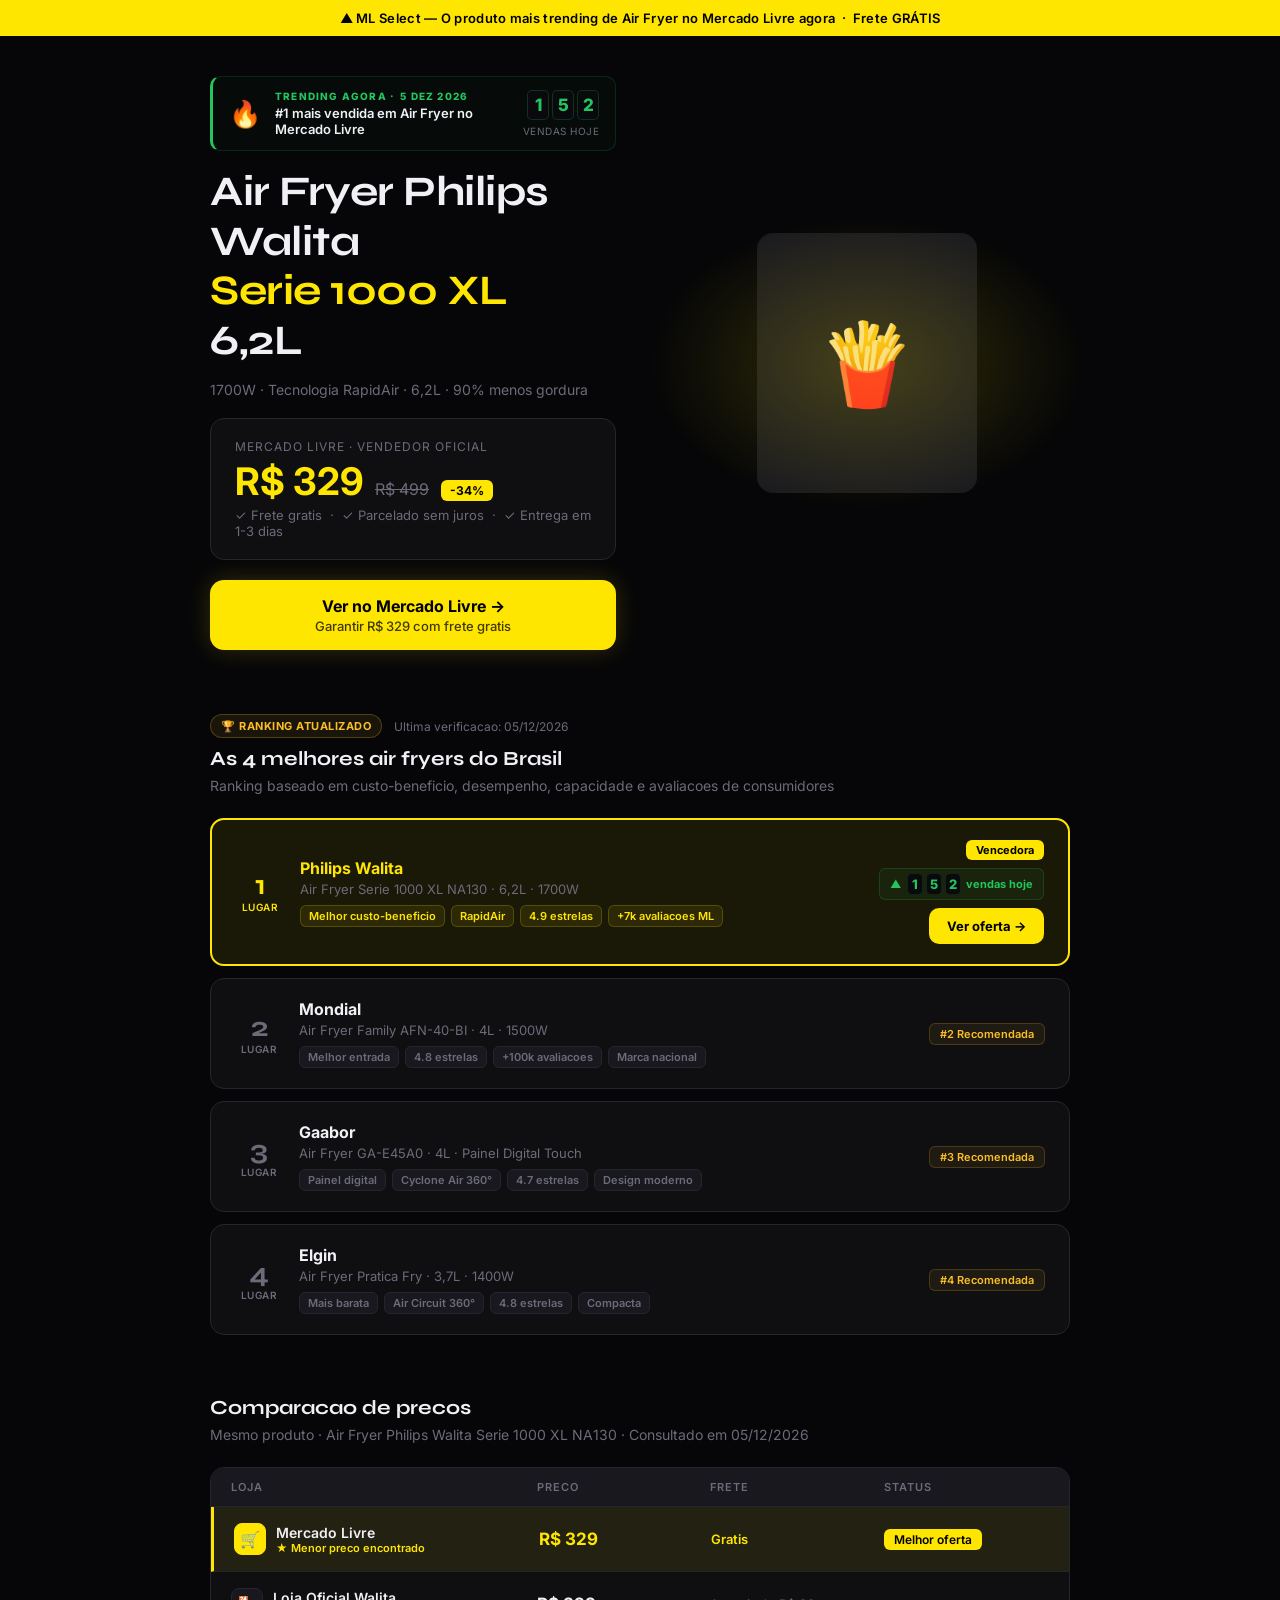
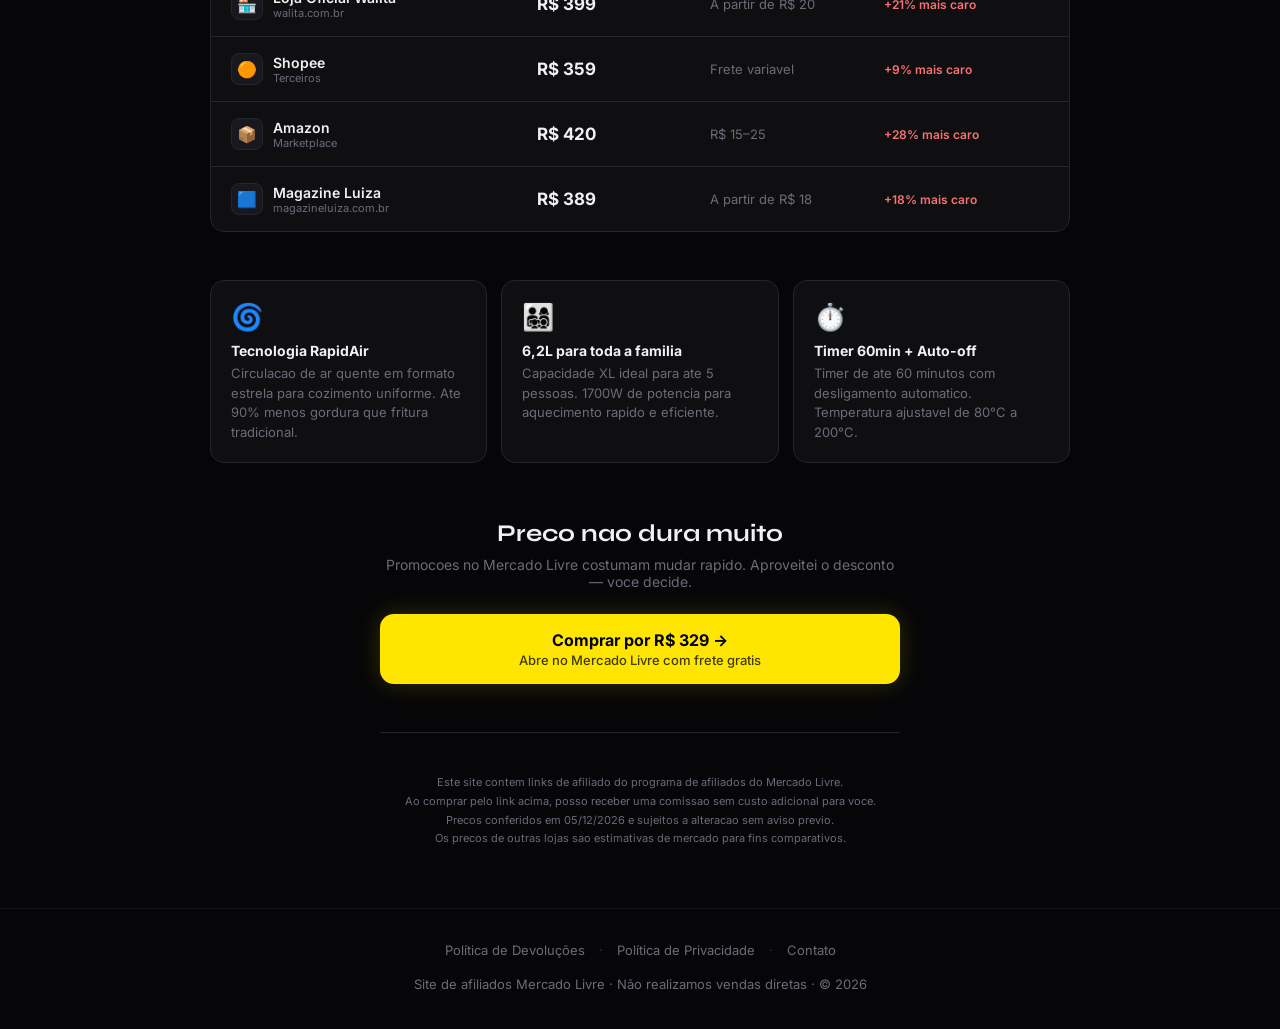
==== air-fryer/index.html @ 84147f6f "fix: remove horizontal scroll on mobile - overflow-x: hidden on body - Remove white-space: nowrap fr" ====
<!DOCTYPE html>
<html lang="pt-BR">
<head>
    <!-- Google tag (gtag.js) -->
    <script async src="https://www.googletagmanager.com/gtag/js?id=AW-17362010961"></script>
    <script>
      window.dataLayer = window.dataLayer || [];
      function gtag(){dataLayer.push(arguments);}
      gtag('js', new Date());

      gtag('config', 'AW-17362010961');
    </script>
    <!-- Event snippet for Compra conversion page -->
    <script>
      gtag('event', 'conversion', {
          'send_to': 'AW-17362010961/30pLCIP_qo4cENGG7dZA',
          'value': 1.0,
          'currency': 'BRL',
          'transaction_id': ''
      });
    </script>
    <!-- Click conversion handler -->
    <script>
    function gtag_report_conversion(url) {
      var callback = function () {
        if (typeof(url) != 'undefined') {
          window.location = url;
        }
      };
      gtag('event', 'conversion', {
          'send_to': 'AW-17362010961/30pLCIP_qo4cENGG7dZA',
          'value': 1.0,
          'currency': 'BRL',
          'transaction_id': '',
          'event_callback': callback
      });
      return false;
    }
    </script>
    <meta charset="UTF-8">
    <meta name="viewport" content="width=device-width, initial-scale=1.0">
    <script type="application/ld+json">
    {
      "@context": "https://schema.org/",
      "@type": "Product",
      "name": "Air Fryer Philips Walita Serie 1000 XL NA130 6,2L 1700W",
      "image": "https://http2.mlstatic.com/D_NQ_NP_2X_850274-MLU78125457342_082024-F.webp",
      "description": "Air Fryer Philips Walita Série 1000 XL NA130 6,2L 1700W com Tecnologia RapidAir. Melhor custo-benefício do mercado. Frete grátis pelo Mercado Livre.",
      "brand": { "@type": "Brand", "name": "Philips Walita" },
      "sku": "MLB39292059",
      "mpn": "MLB39292059",
      "offers": {
        "@type": "Offer",
        "url": "https://ml-afiliado.vercel.app/air-fryer",
        "priceCurrency": "BRL",
        "price": "329.00",
        "availability": "https://schema.org/InStock",
        "itemCondition": "https://schema.org/NewCondition",
        "seller": { "@type": "Organization", "name": "Mercado Livre" }
      }
    }
    </script>
    <title>Air Fryer Philips Walita Série 1000 XL 6,2L — Melhor Preço Online</title>
    <meta name="description" content="Air Fryer Philips Walita Série 1000 XL NA130 6,2L 1700W com Tecnologia RapidAir. Compare preços e garanta o menor valor. Frete grátis pelo Mercado Livre.">
    <link rel="canonical" href="https://ml-afiliado.vercel.app/air-fryer">
    <link rel="preconnect" href="https://fonts.googleapis.com">
    <link href="https://fonts.googleapis.com/css2?family=Syne:wght@700&family=Inter:wght@400;500;600;700&display=swap" rel="stylesheet">
    <style>
        :root {
            --bg: #060608;
            --surface: #0f0f12;
            --surface2: #18181e;
            --border: #252530;
            --border-glow: #FFE60044;
            --text: #f0f0f5;
            --muted: #6b6b7a;
            --accent: #FFE600;
            --accent-dim: #FFE60015;
            --accent-glow: #FFE60030;
            --yellow: #fbbf24;
            --red: #f87171;
            --radius: 14px;
        }

        * { margin: 0; padding: 0; box-sizing: border-box; }

        body {
            font-family: 'Inter', sans-serif;
            background: var(--bg);
            color: var(--text);
            min-height: 100vh;
            -webkit-font-smoothing: antialiased;
            overflow-x: hidden;
        }

        /* ─── TOP BAR ─── */
        .topbar {
            background: var(--accent);
            color: #000;
            text-align: center;
            font-size: 13px;
            font-weight: 600;
            padding: 10px 20px;
            letter-spacing: .3px;
        }

        /* ─── HERO ─── */
        .hero {
            max-width: 900px;
            margin: 0 auto;
            padding: 40px 20px 0;
            display: grid;
            grid-template-columns: 1fr 1fr;
            grid-template-areas:
                "trend img"
                "text  img";
            column-gap: 48px;
            row-gap: 16px;
            align-items: start;
        }

        .trending-block { grid-area: trend; }
        .hero-text      { grid-area: text; }
        .hero-img       { grid-area: img; align-self: center; }

        @media (max-width: 640px) {
            .hero {
                grid-template-columns: 1fr;
                grid-template-areas:
                    "trend"
                    "img"
                    "text";
                padding: 24px 16px 0;
                row-gap: 16px;
                column-gap: 0;
            }
            .hero-img { max-width: 200px; margin: 0 auto; }
        }

        /* TRENDING BLOCK */
        .trending-block {
            display: flex;
            align-items: center;
            gap: 14px;
            background: #22c55e08;
            border: 1px solid #22c55e28;
            border-left: 3px solid #22c55e;
            border-radius: 10px;
            padding: 13px 16px;
            margin-bottom: 0;
        }

        .trend-fire {
            font-size: 26px;
            flex-shrink: 0;
            animation: fireBlink 1s ease-in-out infinite;
        }

        @keyframes fireBlink {
            0%, 100% { opacity: 1; transform: scale(1); }
            50% { opacity: .3; transform: scale(.8); }
        }

        /* Flip counter digits */
        .flip-counter {
            display: flex;
            gap: 3px;
            align-items: center;
            justify-content: flex-end;
            line-height: 1;
        }

        .flip-digit {
            width: 22px; height: 30px;
            background: #0a0a0e;
            border: 1px solid #22c55e35;
            border-radius: 5px;
            display: flex;
            align-items: center;
            justify-content: center;
            font-family: 'Inter', monospace;
            font-size: 17px;
            font-weight: 800;
            color: #22c55e;
            perspective: 300px;
        }

        .flip-digit.flipping {
            animation: digitFlip 0.35s ease;
        }

        @keyframes digitFlip {
            0%   { transform: perspective(300px) rotateX(0deg);   opacity: 1; }
            45%  { transform: perspective(300px) rotateX(-90deg); opacity: 0; }
            55%  { transform: perspective(300px) rotateX(-90deg); opacity: 0; }
            100% { transform: perspective(300px) rotateX(0deg);   opacity: 1; }
        }

        .trend-main {
            flex: 1;
            min-width: 0;
        }

        .trend-label {
            display: flex;
            align-items: center;
            gap: 5px;
            font-size: 10px;
            font-weight: 800;
            color: #22c55e;
            letter-spacing: 1.2px;
            text-transform: uppercase;
            margin-bottom: 3px;
        }

        .trend-text {
            display: block;
            font-size: 13px;
            font-weight: 600;
            color: var(--text);
        }

        .trend-counter {
            text-align: right;
            flex-shrink: 0;
        }

        .trend-unit {
            display: block;
            font-size: 10px;
            color: var(--muted);
            text-transform: uppercase;
            letter-spacing: .5px;
            margin-top: 5px;
            text-align: right;
        }

        @media (max-width: 480px) {
            .trend-fire { font-size: 20px; }
            .flip-digit { width: 19px; height: 26px; font-size: 15px; }
            .trend-text { font-size: 12px; }
            .trending-block { padding: 11px 13px; gap: 10px; }
        }

        .hero h1 {
            font-family: 'Syne', sans-serif;
            font-size: clamp(24px, 6.5vw, 42px);
            font-weight: 700;
            line-height: 1.18;
            letter-spacing: -.5px;
            margin-bottom: 14px;
        }

        .hero h1 em {
            font-style: normal;
            color: var(--accent);
        }

        .hero-sub {
            color: var(--muted);
            font-size: 14px;
            line-height: 1.5;
            margin-bottom: 18px;
        }

        /* PRICE HERO */
        .price-hero {
            background: var(--surface);
            border: 1px solid var(--border);
            border-radius: var(--radius);
            padding: 20px 24px;
            margin-bottom: 20px;
        }

        .price-hero-store {
            font-size: 12px;
            color: var(--muted);
            text-transform: uppercase;
            letter-spacing: 1px;
            margin-bottom: 8px;
        }

        .price-hero-row {
            display: flex;
            align-items: baseline;
            gap: 12px;
            margin-bottom: 6px;
        }

        .price-big {
            font-family: 'Inter', sans-serif;
            font-size: 38px;
            font-weight: 700;
            color: var(--accent);
            line-height: 1;
        }

        .price-hero-old {
            font-size: 16px;
            color: var(--muted);
            text-decoration: line-through;
        }

        .price-hero-badge {
            background: var(--accent);
            color: #000;
            font-size: 12px;
            font-weight: 700;
            padding: 3px 9px;
            border-radius: 6px;
        }

        .price-hero-note {
            font-size: 13px;
            color: var(--muted);
        }

        /* CTA button */
        .btn-cta {
            display: block;
            text-align: center;
            background: var(--accent);
            color: #000;
            font-weight: 700;
            font-size: 16px;
            padding: 16px 24px;
            border-radius: var(--radius);
            text-decoration: none;
            transition: all .2s;
            box-shadow: 0 0 24px var(--accent-glow);
        }

        .btn-cta:hover {
            background: #ffd000;
            transform: translateY(-2px);
            box-shadow: 0 4px 32px var(--accent-glow);
        }

        .btn-cta span {
            font-size: 13px;
            font-weight: 500;
            display: block;
            opacity: .75;
            margin-top: 2px;
        }

        /* PRODUCT IMAGE */
        .hero-img {
            position: relative;
            display: flex;
            justify-content: center;
        }

        .hero-img::before {
            content: '';
            position: absolute;
            inset: -20px;
            background: radial-gradient(ellipse at center, var(--accent-glow) 0%, transparent 70%);
            border-radius: 50%;
            pointer-events: none;
        }

        .hero-img img {
            width: 100%;
            max-width: 240px;
            object-fit: contain;
            border-radius: 16px;
            position: relative;
            z-index: 1;
            filter: drop-shadow(0 20px 48px #FFE60025);
        }

        /* ─── RANKING SECTION ─── */
        .ranking-section {
            max-width: 900px;
            margin: 64px auto 0;
            padding: 0 20px;
        }

        @media (max-width: 640px) {
            .ranking-section { padding: 0 16px; margin-top: 48px; }
        }

        .ranking-header {
            display: flex;
            align-items: center;
            gap: 12px;
            margin-bottom: 8px;
            flex-wrap: wrap;
        }

        .ranking-badge {
            display: inline-flex;
            align-items: center;
            gap: 6px;
            background: #fbbf2415;
            border: 1px solid #fbbf2440;
            color: var(--yellow);
            font-size: 11px;
            font-weight: 700;
            padding: 4px 10px;
            border-radius: 100px;
            letter-spacing: .5px;
            text-transform: uppercase;
        }

        .ranking-updated {
            font-size: 12px;
            color: var(--muted);
        }

        .ranking-cards {
            display: flex;
            flex-direction: column;
            gap: 12px;
            margin-top: 20px;
        }

        .rank-card {
            background: var(--surface);
            border: 1px solid var(--border);
            border-radius: var(--radius);
            padding: 20px 24px;
            display: grid;
            grid-template-columns: 48px 1fr auto;
            align-items: center;
            gap: 16px;
            transition: border-color .2s;
        }

        .rank-card:hover { border-color: #35354a; }

        .rank-card.rank-first {
            background: var(--accent-dim);
            border: 2px solid var(--accent);
        }

        .rank-card.rank-first:hover { border-color: var(--accent); }

        .rank-num {
            font-family: 'Syne', sans-serif;
            font-size: 28px;
            font-weight: 700;
            color: var(--muted);
            text-align: center;
            line-height: 1;
        }

        .rank-card.rank-first .rank-num {
            color: var(--accent);
        }

        .rank-num-label {
            font-size: 10px;
            font-weight: 600;
            text-transform: uppercase;
            letter-spacing: .5px;
            color: var(--muted);
            text-align: center;
            margin-top: 2px;
        }

        .rank-card.rank-first .rank-num-label {
            color: var(--accent);
        }

        .rank-info {}

        .rank-brand {
            font-weight: 700;
            font-size: 16px;
            margin-bottom: 3px;
        }

        .rank-card.rank-first .rank-brand { color: var(--accent); }

        .rank-product {
            font-size: 13px;
            color: var(--muted);
            margin-bottom: 8px;
        }

        .rank-tags {
            display: flex;
            flex-wrap: wrap;
            gap: 6px;
        }

        .rank-tag {
            font-size: 11px;
            font-weight: 600;
            padding: 3px 8px;
            border-radius: 6px;
            background: var(--surface2);
            color: var(--muted);
            border: 1px solid var(--border);
        }

        .rank-card.rank-first .rank-tag {
            background: #FFE60015;
            color: var(--accent);
            border-color: #FFE60030;
        }

        .rank-cta-col {
            display: flex;
            flex-direction: column;
            align-items: flex-end;
            gap: 8px;
            min-width: 120px;
        }

        .rank-winner-badge {
            font-size: 11px;
            font-weight: 700;
            color: #000;
            background: var(--accent);
            padding: 3px 10px;
            border-radius: 6px;
            text-align: center;
        }

        .rank-position-badge {
            font-size: 11px;
            font-weight: 600;
            color: var(--yellow);
            background: #fbbf2412;
            border: 1px solid #fbbf2430;
            padding: 3px 10px;
            border-radius: 6px;
            text-align: center;
        }

        .btn-rank {
            display: inline-block;
            text-align: center;
            background: var(--accent);
            color: #000;
            font-weight: 700;
            font-size: 13px;
            padding: 10px 18px;
            border-radius: 10px;
            text-decoration: none;
            transition: all .2s;
            white-space: nowrap;
        }

        .btn-rank:hover {
            background: #ffd000;
            transform: translateY(-1px);
        }

        .btn-rank-secondary {
            background: transparent;
            color: var(--text);
            border: 1px solid var(--border);
        }

        .btn-rank-secondary:hover {
            background: var(--surface2);
            border-color: #35354a;
            transform: translateY(-1px);
        }

        @media (max-width: 600px) {
            .rank-card {
                grid-template-columns: 40px 1fr;
                padding: 16px;
                gap: 12px;
            }
            .rank-cta-col {
                grid-column: 1 / -1;
                flex-direction: row;
                align-items: center;
                justify-content: space-between;
                min-width: unset;
            }
        }

        /* ─── COMPARE SECTION ─── */
        .compare-section {
            max-width: 900px;
            margin: 60px auto 0;
            padding: 0 20px;
        }

        @media (max-width: 640px) {
            .compare-section { padding: 0 16px; }
        }

        .section-title {
            font-family: 'Syne', sans-serif;
            font-size: 20px;
            font-weight: 700;
            margin-bottom: 6px;
        }

        .section-sub {
            color: var(--muted);
            font-size: 14px;
            margin-bottom: 24px;
        }

        .compare-table {
            background: var(--surface);
            border: 1px solid var(--border);
            border-radius: var(--radius);
            overflow: hidden;
        }

        .compare-row {
            display: grid;
            grid-template-columns: 1.8fr 1fr 1fr 1fr;
            align-items: center;
            padding: 16px 20px;
            border-bottom: 1px solid var(--border);
            gap: 8px;
            transition: background .15s;
        }

        .compare-row:last-child {
            border-bottom: none;
        }

        .compare-row.header {
            background: var(--surface2);
            font-size: 11px;
            font-weight: 600;
            text-transform: uppercase;
            letter-spacing: 1px;
            color: var(--muted);
            padding: 12px 20px;
        }

        .compare-row.best {
            background: var(--accent-dim);
            border-left: 3px solid var(--accent);
        }

        .compare-row.best:hover { background: #FFE60020; }

        .compare-store {
            display: flex;
            align-items: center;
            gap: 10px;
        }

        .store-icon {
            width: 32px; height: 32px;
            border-radius: 8px;
            background: var(--surface2);
            display: flex;
            align-items: center;
            justify-content: center;
            font-size: 16px;
            flex-shrink: 0;
            border: 1px solid var(--border);
        }

        .compare-row.best .store-icon {
            background: var(--accent);
            border-color: var(--accent);
        }

        .store-name {
            font-weight: 600;
            font-size: 14px;
        }

        .store-tag {
            font-size: 11px;
            color: var(--muted);
        }

        .compare-row.best .store-tag {
            color: var(--accent);
            font-weight: 600;
        }

        .compare-price {
            font-family: 'Inter', sans-serif;
            font-size: 17px;
            font-weight: 700;
        }

        .compare-row.best .compare-price {
            color: var(--accent);
        }

        .compare-shipping {
            font-size: 13px;
        }

        .free-ship {
            color: var(--accent);
            font-weight: 600;
        }

        .paid-ship {
            color: var(--muted);
        }

        .compare-status {
            font-size: 12px;
            font-weight: 600;
        }

        .status-best {
            background: var(--accent);
            color: #000;
            padding: 3px 10px;
            border-radius: 6px;
            display: inline-block;
        }

        .status-high {
            color: var(--red);
        }

        @media (max-width: 540px) {
            .compare-row { grid-template-columns: 1.5fr 1fr; gap: 6px; }
            .compare-row > *:nth-child(3),
            .compare-row > *:nth-child(4) { display: none; }
            .compare-row.header { display: none; }
        }

        /* ─── BENEFITS ─── */
        .benefits-section {
            max-width: 900px;
            margin: 48px auto 0;
            padding: 0 20px;
            display: grid;
            grid-template-columns: repeat(3, 1fr);
            gap: 14px;
        }

        @media (max-width: 640px) {
            .benefits-section { grid-template-columns: 1fr; padding: 0 16px; }
        }

        .benefit-card {
            background: var(--surface);
            border: 1px solid var(--border);
            border-radius: var(--radius);
            padding: 20px;
        }

        .benefit-icon {
            font-size: 26px;
            margin-bottom: 10px;
        }

        .benefit-title {
            font-weight: 700;
            font-size: 14px;
            margin-bottom: 5px;
        }

        .benefit-desc {
            color: var(--muted);
            font-size: 13px;
            line-height: 1.5;
        }

        /* ─── FINAL CTA ─── */
        .final-cta {
            max-width: 560px;
            margin: 56px auto 0;
            padding: 0 20px;
            text-align: center;
        }

        .final-cta h2 {
            font-family: 'Syne', sans-serif;
            font-size: 24px;
            font-weight: 700;
            margin-bottom: 8px;
        }

        .final-cta p {
            color: var(--muted);
            font-size: 14px;
            margin-bottom: 24px;
        }

        /* ─── DISCLAIMER ─── */
        .disclaimer {
            text-align: center;
            padding: 40px 20px 60px;
            color: var(--muted);
            font-size: 11px;
            line-height: 1.7;
            max-width: 520px;
            margin: 48px auto 0;
            border-top: 1px solid var(--border);
        }

        .sales-count {
            display: inline-block;
            font-weight: 800;
        }

        .counter-pulse {
            animation: counterPulse .4s ease;
        }

        @keyframes counterPulse {
            0% { transform: scale(1); }
            50% { transform: scale(1.15); color: #4ade80; }
            100% { transform: scale(1); }
        }

        .trending-rank {
            display: inline-flex;
            align-items: center;
            gap: 5px;
            background: #22c55e12;
            border: 1px solid #22c55e30;
            color: #22c55e;
            font-size: 11px;
            font-weight: 700;
            padding: 4px 10px;
            border-radius: 6px;
        }

        .trending-rank .flip-digit {
            width: 16px; height: 22px;
            font-size: 13px;
            border-color: #22c55e25;
        }

        /* animations */
        .fade-in {
            animation: fadeUp .55s ease both;
        }

        @keyframes fadeUp {
            from { opacity: 0; transform: translateY(18px); }
            to   { opacity: 1; transform: translateY(0); }
        }

        .delay-1 { animation-delay: .1s; }
        .delay-2 { animation-delay: .2s; }
        .delay-3 { animation-delay: .3s; }
    </style>
</head>
<body>

<!-- TOP BAR -->
<div class="topbar">
    ▲ ML Select — O produto mais trending de Air Fryer no Mercado Livre agora &nbsp;·&nbsp; Frete GRÁTIS
</div>

<!-- HERO -->
<section class="hero" itemscope itemtype="https://schema.org/Product">
    <div class="trending-block">
        <span class="trend-fire">🔥</span>
        <div class="trend-main">
            <div class="trend-label">Trending agora · <span id="hero-date">28 Mar 2026</span></div>
            <span class="trend-text">#1 mais vendida em Air Fryer no Mercado Livre</span>
        </div>
        <div class="trend-counter">
            <div class="flip-counter" id="sales-count"></div>
            <span class="trend-unit">vendas hoje</span>
        </div>
    </div>

    <div class="hero-text fade-in">
        <meta itemprop="sku" content="MLB39292059">
        <meta itemprop="mpn" content="MLB39292059">
        <div itemprop="brand" itemscope itemtype="https://schema.org/Brand" style="display:none">
            <meta itemprop="name" content="Philips Walita">
        </div>
        <h1 itemprop="name">Air Fryer Philips Walita<br><em>Serie 1000 XL</em><br>6,2L</h1>
        <p class="hero-sub" itemprop="description">1700W · Tecnologia RapidAir · 6,2L · 90% menos gordura</p>

        <div class="price-hero" itemprop="offers" itemscope itemtype="https://schema.org/Offer">
            <meta itemprop="priceCurrency" content="BRL">
            <meta itemprop="availability" content="https://schema.org/InStock">
            <meta itemprop="itemCondition" content="https://schema.org/NewCondition">
            <link itemprop="url" href="https://ml-afiliado.vercel.app/air-fryer">
            <div class="price-hero-store">Mercado Livre · Vendedor oficial</div>
            <div class="price-hero-row">
                <span class="price-big" itemprop="price" content="329.00">R$&nbsp;329</span>
                <span class="price-hero-old">R$&nbsp;499</span>
                <span class="price-hero-badge">-34%</span>
            </div>
            <div class="price-hero-note">✓ Frete gratis &nbsp;·&nbsp; ✓ Parcelado sem juros &nbsp;·&nbsp; ✓ Entrega em 1-3 dias</div>
        </div>

        <a class="btn-cta" href="https://meli.la/2XpR4wi" target="_blank" rel="noopener sponsored" onclick="gtag_report_conversion()">
            Ver no Mercado Livre →
            <span>Garantir R$&nbsp;329 com frete gratis</span>
        </a>
    </div>

    <div class="hero-img fade-in delay-2">
        <img
            itemprop="image"
            src="https://http2.mlstatic.com/D_NQ_NP_2X_850274-MLU78125457342_082024-F.webp"
            alt="Air Fryer Philips Walita Serie 1000 XL NA130 6,2L 1700W Preta"
            loading="eager"
            onerror="this.onerror=null; this.src=''; this.parentElement.innerHTML='<div style=\'width:220px;height:260px;background:#1a1a1f;border-radius:16px;display:flex;align-items:center;justify-content:center;font-size:80px;\'>🍟</div>'"
        />
    </div>
</section>

<!-- RANKING SECTION -->
<section class="ranking-section fade-in delay-2">
    <div class="ranking-header">
        <div class="ranking-badge">🏆 Ranking atualizado</div>
        <span class="ranking-updated">Ultima verificacao: <span id="ranking-date">28/03/2026</span></span>
    </div>
    <div class="section-title">As 4 melhores air fryers do Brasil</div>
    <div class="section-sub">Ranking baseado em custo-beneficio, desempenho, capacidade e avaliacoes de consumidores</div>

    <div class="ranking-cards">

        <!-- #1 Philips Walita -->
        <div class="rank-card rank-first">
            <div>
                <div class="rank-num">1</div>
                <div class="rank-num-label">Lugar</div>
            </div>
            <div class="rank-info">
                <div class="rank-brand">Philips Walita</div>
                <div class="rank-product">Air Fryer Serie 1000 XL NA130 · 6,2L · 1700W</div>
                <div class="rank-tags">
                    <span class="rank-tag">Melhor custo-beneficio</span>
                    <span class="rank-tag">RapidAir</span>
                    <span class="rank-tag">4.9 estrelas</span>
                    <span class="rank-tag">+7k avaliacoes ML</span>
                </div>
            </div>
            <div class="rank-cta-col">
                <span class="rank-winner-badge">Vencedora</span>
                <span class="trending-rank">▲ <span class="flip-counter" id="sales-count-rank"></span> vendas hoje</span>
                <a class="btn-rank" href="https://meli.la/2XpR4wi" target="_blank" rel="noopener sponsored" onclick="gtag_report_conversion()">Ver oferta →</a>
            </div>
        </div>

        <!-- #2 Mondial -->
        <div class="rank-card">
            <div>
                <div class="rank-num">2</div>
                <div class="rank-num-label">Lugar</div>
            </div>
            <div class="rank-info">
                <div class="rank-brand">Mondial</div>
                <div class="rank-product">Air Fryer Family AFN-40-BI · 4L · 1500W</div>
                <div class="rank-tags">
                    <span class="rank-tag">Melhor entrada</span>
                    <span class="rank-tag">4.8 estrelas</span>
                    <span class="rank-tag">+100k avaliacoes</span>
                    <span class="rank-tag">Marca nacional</span>
                </div>
            </div>
            <div class="rank-cta-col">
                <span class="rank-position-badge">#2 Recomendada</span>
            </div>
        </div>

        <!-- #3 Gaabor -->
        <div class="rank-card">
            <div>
                <div class="rank-num">3</div>
                <div class="rank-num-label">Lugar</div>
            </div>
            <div class="rank-info">
                <div class="rank-brand">Gaabor</div>
                <div class="rank-product">Air Fryer GA-E45A0 · 4L · Painel Digital Touch</div>
                <div class="rank-tags">
                    <span class="rank-tag">Painel digital</span>
                    <span class="rank-tag">Cyclone Air 360°</span>
                    <span class="rank-tag">4.7 estrelas</span>
                    <span class="rank-tag">Design moderno</span>
                </div>
            </div>
            <div class="rank-cta-col">
                <span class="rank-position-badge">#3 Recomendada</span>
            </div>
        </div>

        <!-- #4 Elgin -->
        <div class="rank-card">
            <div>
                <div class="rank-num">4</div>
                <div class="rank-num-label">Lugar</div>
            </div>
            <div class="rank-info">
                <div class="rank-brand">Elgin</div>
                <div class="rank-product">Air Fryer Pratica Fry · 3,7L · 1400W</div>
                <div class="rank-tags">
                    <span class="rank-tag">Mais barata</span>
                    <span class="rank-tag">Air Circuit 360°</span>
                    <span class="rank-tag">4.8 estrelas</span>
                    <span class="rank-tag">Compacta</span>
                </div>
            </div>
            <div class="rank-cta-col">
                <span class="rank-position-badge">#4 Recomendada</span>
            </div>
        </div>

    </div>
</section>

<!-- COMPARE SECTION -->
<section class="compare-section fade-in delay-1">
    <div class="section-title">Comparacao de precos</div>
    <div class="section-sub">Mesmo produto · Air Fryer Philips Walita Serie 1000 XL NA130 · Consultado em <span id="compare-date">28/03/2026</span></div>

    <div class="compare-table">
        <!-- header -->
        <div class="compare-row header">
            <div>Loja</div>
            <div>Preco</div>
            <div>Frete</div>
            <div>Status</div>
        </div>

        <!-- ML — BEST -->
        <div class="compare-row best">
            <div class="compare-store">
                <div class="store-icon">🛒</div>
                <div>
                    <div class="store-name">Mercado Livre</div>
                    <div class="store-tag">★ Menor preco encontrado</div>
                </div>
            </div>
            <div class="compare-price">R$ 329</div>
            <div class="compare-shipping free-ship">Gratis</div>
            <div class="compare-status"><span class="status-best">Melhor oferta</span></div>
        </div>

        <!-- Loja Oficial Walita -->
        <div class="compare-row">
            <div class="compare-store">
                <div class="store-icon">🏪</div>
                <div>
                    <div class="store-name">Loja Oficial Walita</div>
                    <div class="store-tag">walita.com.br</div>
                </div>
            </div>
            <div class="compare-price" style="color:#f0f0f5">R$ 399</div>
            <div class="compare-shipping paid-ship">A partir de R$ 20</div>
            <div class="compare-status status-high">+21% mais caro</div>
        </div>

        <!-- Shopee -->
        <div class="compare-row">
            <div class="compare-store">
                <div class="store-icon">🟠</div>
                <div>
                    <div class="store-name">Shopee</div>
                    <div class="store-tag">Terceiros</div>
                </div>
            </div>
            <div class="compare-price" style="color:#f0f0f5">R$ 359</div>
            <div class="compare-shipping paid-ship">Frete variavel</div>
            <div class="compare-status status-high">+9% mais caro</div>
        </div>

        <!-- Amazon -->
        <div class="compare-row">
            <div class="compare-store">
                <div class="store-icon">📦</div>
                <div>
                    <div class="store-name">Amazon</div>
                    <div class="store-tag">Marketplace</div>
                </div>
            </div>
            <div class="compare-price" style="color:#f0f0f5">R$ 420</div>
            <div class="compare-shipping paid-ship">R$ 15–25</div>
            <div class="compare-status status-high">+28% mais caro</div>
        </div>

        <!-- Magazine Luiza -->
        <div class="compare-row">
            <div class="compare-store">
                <div class="store-icon">🟦</div>
                <div>
                    <div class="store-name">Magazine Luiza</div>
                    <div class="store-tag">magazineluiza.com.br</div>
                </div>
            </div>
            <div class="compare-price" style="color:#f0f0f5">R$ 389</div>
            <div class="compare-shipping paid-ship">A partir de R$ 18</div>
            <div class="compare-status status-high">+18% mais caro</div>
        </div>
    </div>
</section>

<!-- BENEFITS -->
<div class="benefits-section fade-in delay-2">
    <div class="benefit-card">
        <div class="benefit-icon">🌀</div>
        <div class="benefit-title">Tecnologia RapidAir</div>
        <div class="benefit-desc">Circulacao de ar quente em formato estrela para cozimento uniforme. Ate 90% menos gordura que fritura tradicional.</div>
    </div>
    <div class="benefit-card">
        <div class="benefit-icon">👨‍👩‍👧‍👦</div>
        <div class="benefit-title">6,2L para toda a familia</div>
        <div class="benefit-desc">Capacidade XL ideal para ate 5 pessoas. 1700W de potencia para aquecimento rapido e eficiente.</div>
    </div>
    <div class="benefit-card">
        <div class="benefit-icon">⏱️</div>
        <div class="benefit-title">Timer 60min + Auto-off</div>
        <div class="benefit-desc">Timer de ate 60 minutos com desligamento automatico. Temperatura ajustavel de 80°C a 200°C.</div>
    </div>
</div>

<!-- FINAL CTA -->
<div class="final-cta fade-in delay-3">
    <h2>Preco nao dura muito</h2>
    <p>Promocoes no Mercado Livre costumam mudar rapido. Aproveitei o desconto — voce decide.</p>
    <a class="btn-cta" href="https://meli.la/2XpR4wi" target="_blank" rel="noopener sponsored" onclick="gtag_report_conversion()">
        Comprar por R$ 329 →
        <span>Abre no Mercado Livre com frete gratis</span>
    </a>
</div>

<!-- DISCLAIMER -->
<div class="disclaimer">
    Este site contem links de afiliado do programa de afiliados do Mercado Livre.<br>
    Ao comprar pelo link acima, posso receber uma comissao sem custo adicional para voce.<br>
    Precos conferidos em <span id="disclaimer-date">28/03/2026</span> e sujeitos a alteracao sem aviso previo.<br>
    Os precos de outras lojas sao estimativas de mercado para fins comparativos.
</div>

<script>
(function () {
    var now = new Date();
    var months = ['Jan','Fev','Mar','Abr','Mai','Jun','Jul','Ago','Set','Out','Nov','Dez'];
    var day = now.getDate();
    var month = months[now.getMonth()];
    var year = now.getFullYear();
    var dd = String(day).padStart(2, '0');
    var mm = String(now.getMonth() + 1).padStart(2, '0');

    var heroDate = document.getElementById('hero-date');
    if (heroDate) heroDate.textContent = day + ' ' + month + ' ' + year;

    var shortDate = dd + '/' + mm + '/' + year;
    var compareDate = document.getElementById('compare-date');
    if (compareDate) compareDate.textContent = shortDate;

    var disclaimerDate = document.getElementById('disclaimer-date');
    if (disclaimerDate) disclaimerDate.textContent = shortDate;

    var rankingDate = document.getElementById('ranking-date');
    if (rankingDate) rankingDate.textContent = shortDate;
})();
</script>

<script>
(function() {
    var SALES_PER_DAY = 156;
    var MS_PER_SALE = 86400000 / SALES_PER_DAY;
    var now = new Date();
    var startOfDay = new Date(now.getFullYear(), now.getMonth(), now.getDate());
    var msElapsed = now - startOfDay;
    var currentSales = Math.floor(msElapsed / MS_PER_SALE);

    var counterEls = [
        document.getElementById('sales-count'),
        document.getElementById('sales-count-rank')
    ];

    function renderDigits(el, num) {
        if (!el) return;
        el.innerHTML = String(num).split('').map(function(d) {
            return '<span class="flip-digit">' + d + '</span>';
        }).join('');
    }

    function updateDigits(el, oldNum, newNum) {
        if (!el) return;
        var oldStr = String(oldNum), newStr = String(newNum);
        if (oldStr.length !== newStr.length) { renderDigits(el, newNum); return; }
        var digitEls = el.querySelectorAll('.flip-digit');
        for (var i = 0; i < newStr.length; i++) {
            if (newStr[i] !== oldStr[i]) {
                (function(digitEl, newChar) {
                    digitEl.classList.add('flipping');
                    setTimeout(function() { digitEl.textContent = newChar; }, 175);
                    setTimeout(function() { digitEl.classList.remove('flipping'); }, 360);
                })(digitEls[i], newStr[i]);
            }
        }
    }

    counterEls.forEach(function(el) { renderDigits(el, currentSales); });

    function tick() {
        var prev = currentSales;
        currentSales++;
        counterEls.forEach(function(el) { updateDigits(el, prev, currentSales); });
        setTimeout(tick, MS_PER_SALE * (0.7 + Math.random() * 0.6));
    }

    setTimeout(tick, MS_PER_SALE - (msElapsed % MS_PER_SALE));
})();
</script>

<footer style="text-align:center;padding:28px 16px 32px;border-top:1px solid #ffffff10;color:#6b6b7a;font-size:13px;font-family:'Inter',sans-serif;line-height:2;">
  <div style="margin-bottom:8px;">
    <a href="/devolucoes" style="color:#6b6b7a;text-decoration:none;margin:0 10px;" onmouseover="this.style.color='#FFE600'" onmouseout="this.style.color='#6b6b7a'">Política de Devoluções</a>
    <span style="color:#333;">·</span>
    <a href="/politica-de-privacidade" style="color:#6b6b7a;text-decoration:none;margin:0 10px;" onmouseover="this.style.color='#FFE600'" onmouseout="this.style.color='#6b6b7a'">Política de Privacidade</a>
    <span style="color:#333;">·</span>
    <a href="/contato" style="color:#6b6b7a;text-decoration:none;margin:0 10px;" onmouseover="this.style.color='#FFE600'" onmouseout="this.style.color='#6b6b7a'">Contato</a>
  </div>
  <div>Site de afiliados Mercado Livre · Não realizamos vendas diretas · © 2026</div>
</footer>

</body>
</html>
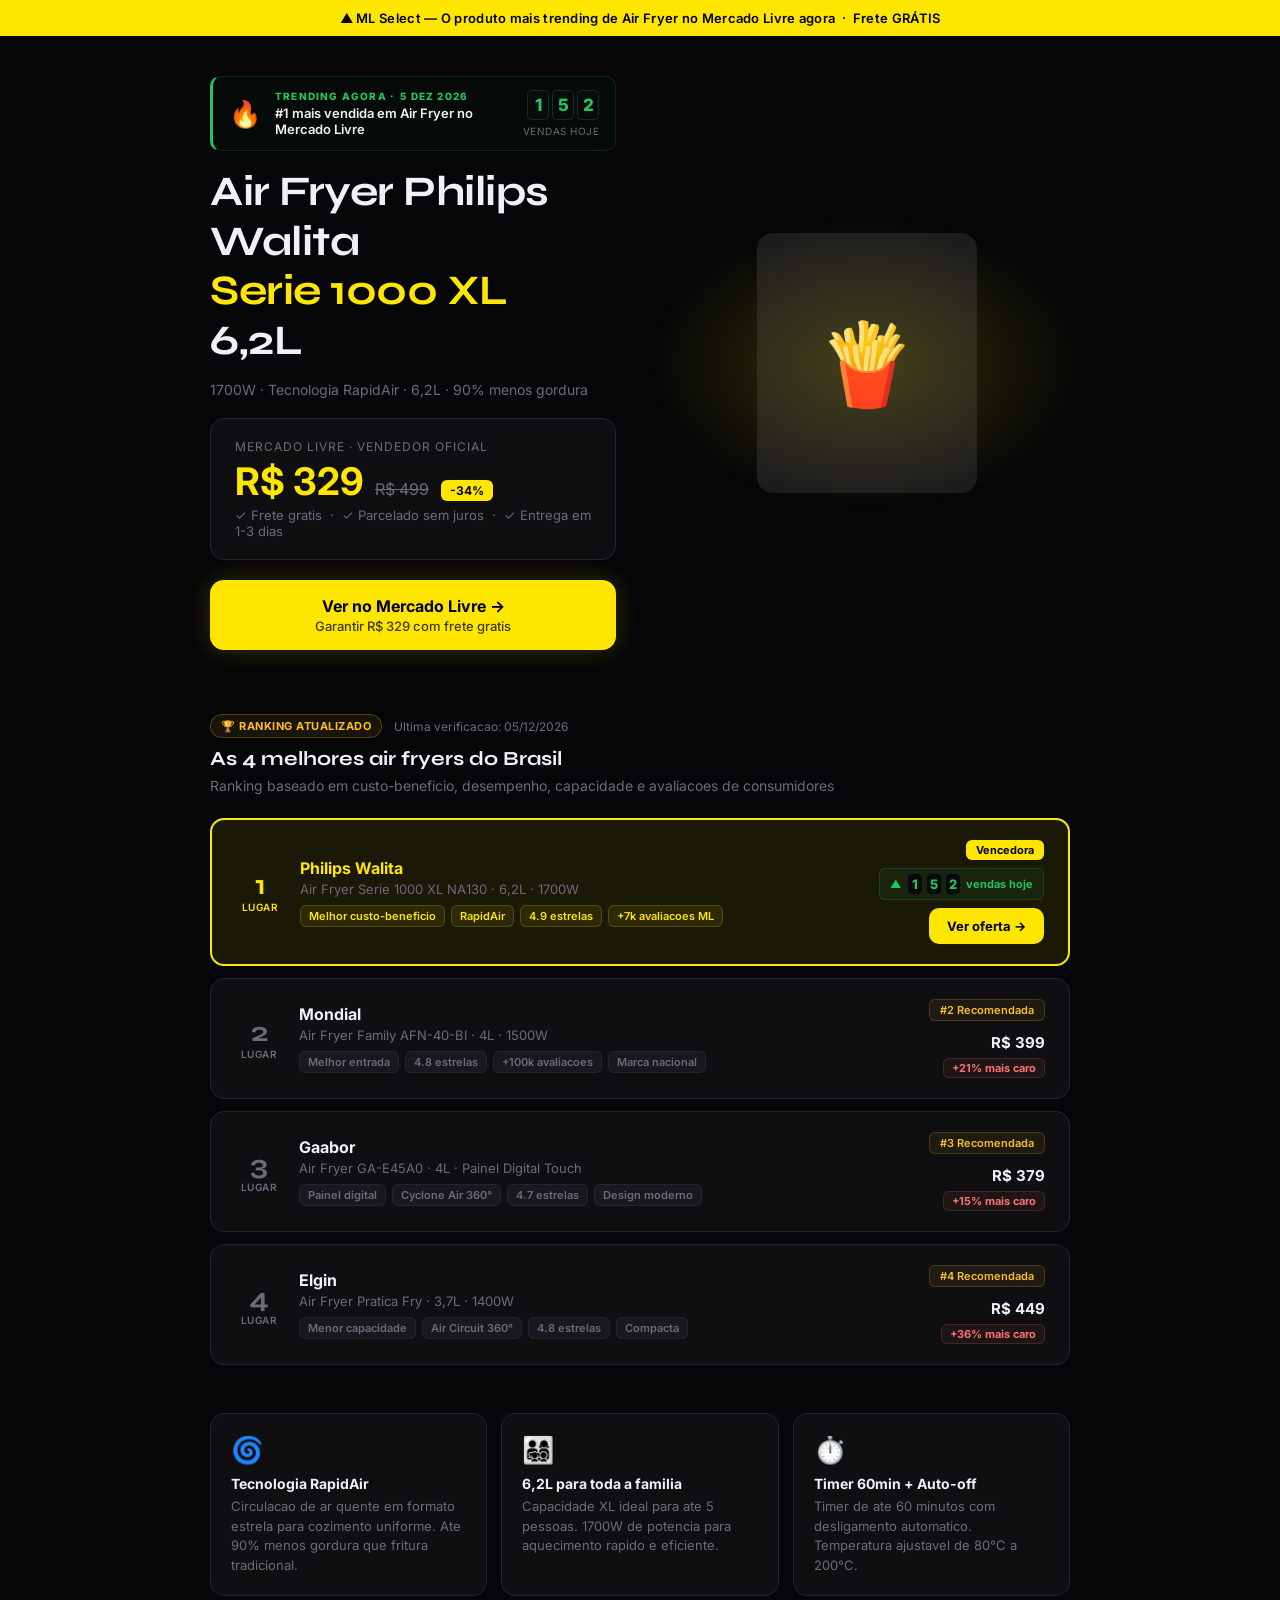
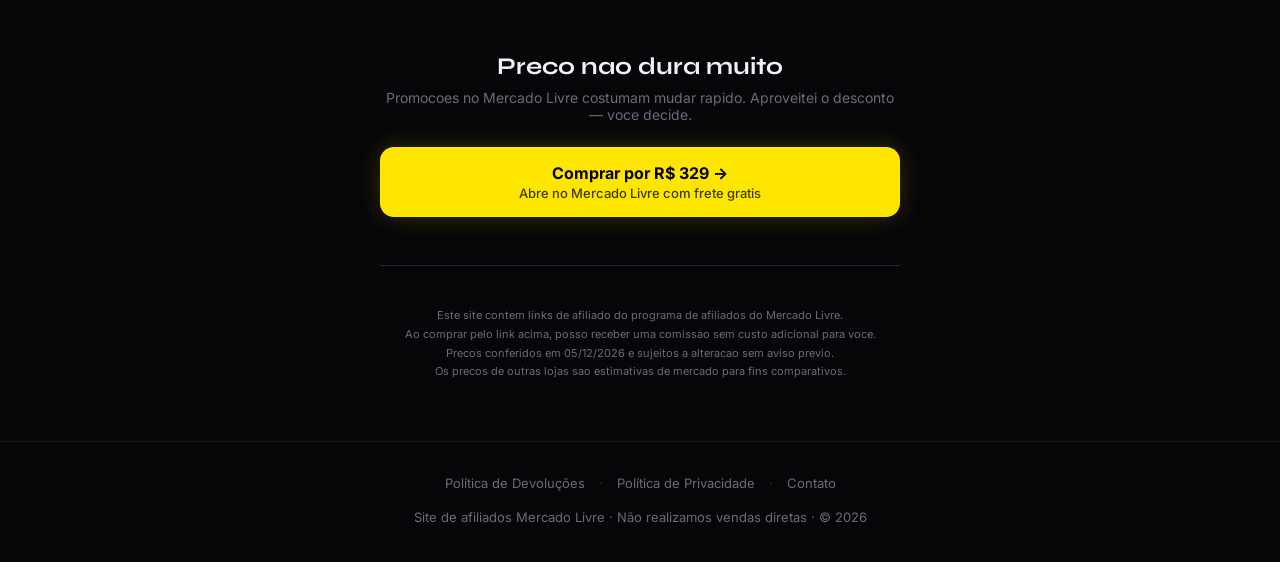
==== commit e676a7ae: "feat: remove compare table, add red % badge to ranking cards #2-4 Removes the multi-store price comp" ====
--- a/air-fryer/index.html
+++ b/air-fryer/index.html
@@ -829,6 +829,31 @@
             border-color: #22c55e25;
         }
 
+        /* Rank competitor price */
+        .rank-price-info {
+            text-align: right;
+            margin-top: 4px;
+        }
+
+        .rank-comp-price {
+            display: block;
+            font-size: 15px;
+            font-weight: 700;
+            color: var(--text);
+            margin-bottom: 4px;
+        }
+
+        .rank-expensive {
+            display: inline-block;
+            font-size: 11px;
+            font-weight: 700;
+            color: var(--red);
+            background: #f8717110;
+            border: 1px solid #f8717130;
+            padding: 2px 8px;
+            border-radius: 6px;
+        }
+
         /* animations */
         .fade-in {
             animation: fadeUp .55s ease both;
@@ -957,6 +982,10 @@
             </div>
             <div class="rank-cta-col">
                 <span class="rank-position-badge">#2 Recomendada</span>
+                <div class="rank-price-info">
+                    <span class="rank-comp-price">R$ 399</span>
+                    <span class="rank-expensive">+21% mais caro</span>
+                </div>
             </div>
         </div>
 
@@ -978,6 +1007,10 @@
             </div>
             <div class="rank-cta-col">
                 <span class="rank-position-badge">#3 Recomendada</span>
+                <div class="rank-price-info">
+                    <span class="rank-comp-price">R$ 379</span>
+                    <span class="rank-expensive">+15% mais caro</span>
+                </div>
             </div>
         </div>
 
@@ -991,7 +1024,7 @@
                 <div class="rank-brand">Elgin</div>
                 <div class="rank-product">Air Fryer Pratica Fry · 3,7L · 1400W</div>
                 <div class="rank-tags">
-                    <span class="rank-tag">Mais barata</span>
+                    <span class="rank-tag">Menor capacidade</span>
                     <span class="rank-tag">Air Circuit 360°</span>
                     <span class="rank-tag">4.8 estrelas</span>
                     <span class="rank-tag">Compacta</span>
@@ -999,97 +1032,16 @@
             </div>
             <div class="rank-cta-col">
                 <span class="rank-position-badge">#4 Recomendada</span>
+                <div class="rank-price-info">
+                    <span class="rank-comp-price">R$ 449</span>
+                    <span class="rank-expensive">+36% mais caro</span>
+                </div>
             </div>
         </div>
 
     </div>
 </section>
 
-<!-- COMPARE SECTION -->
-<section class="compare-section fade-in delay-1">
-    <div class="section-title">Comparacao de precos</div>
-    <div class="section-sub">Mesmo produto · Air Fryer Philips Walita Serie 1000 XL NA130 · Consultado em <span id="compare-date">28/03/2026</span></div>
-
-    <div class="compare-table">
-        <!-- header -->
-        <div class="compare-row header">
-            <div>Loja</div>
-            <div>Preco</div>
-            <div>Frete</div>
-            <div>Status</div>
-        </div>
-
-        <!-- ML — BEST -->
-        <div class="compare-row best">
-            <div class="compare-store">
-                <div class="store-icon">🛒</div>
-                <div>
-                    <div class="store-name">Mercado Livre</div>
-                    <div class="store-tag">★ Menor preco encontrado</div>
-                </div>
-            </div>
-            <div class="compare-price">R$ 329</div>
-            <div class="compare-shipping free-ship">Gratis</div>
-            <div class="compare-status"><span class="status-best">Melhor oferta</span></div>
-        </div>
-
-        <!-- Loja Oficial Walita -->
-        <div class="compare-row">
-            <div class="compare-store">
-                <div class="store-icon">🏪</div>
-                <div>
-                    <div class="store-name">Loja Oficial Walita</div>
-                    <div class="store-tag">walita.com.br</div>
-                </div>
-            </div>
-            <div class="compare-price" style="color:#f0f0f5">R$ 399</div>
-            <div class="compare-shipping paid-ship">A partir de R$ 20</div>
-            <div class="compare-status status-high">+21% mais caro</div>
-        </div>
-
-        <!-- Shopee -->
-        <div class="compare-row">
-            <div class="compare-store">
-                <div class="store-icon">🟠</div>
-                <div>
-                    <div class="store-name">Shopee</div>
-                    <div class="store-tag">Terceiros</div>
-                </div>
-            </div>
-            <div class="compare-price" style="color:#f0f0f5">R$ 359</div>
-            <div class="compare-shipping paid-ship">Frete variavel</div>
-            <div class="compare-status status-high">+9% mais caro</div>
-        </div>
-
-        <!-- Amazon -->
-        <div class="compare-row">
-            <div class="compare-store">
-                <div class="store-icon">📦</div>
-                <div>
-                    <div class="store-name">Amazon</div>
-                    <div class="store-tag">Marketplace</div>
-                </div>
-            </div>
-            <div class="compare-price" style="color:#f0f0f5">R$ 420</div>
-            <div class="compare-shipping paid-ship">R$ 15–25</div>
-            <div class="compare-status status-high">+28% mais caro</div>
-        </div>
-
-        <!-- Magazine Luiza -->
-        <div class="compare-row">
-            <div class="compare-store">
-                <div class="store-icon">🟦</div>
-                <div>
-                    <div class="store-name">Magazine Luiza</div>
-                    <div class="store-tag">magazineluiza.com.br</div>
-                </div>
-            </div>
-            <div class="compare-price" style="color:#f0f0f5">R$ 389</div>
-            <div class="compare-shipping paid-ship">A partir de R$ 18</div>
-            <div class="compare-status status-high">+18% mais caro</div>
-        </div>
-    </div>
-</section>
 
 <!-- BENEFITS -->
 <div class="benefits-section fade-in delay-2">
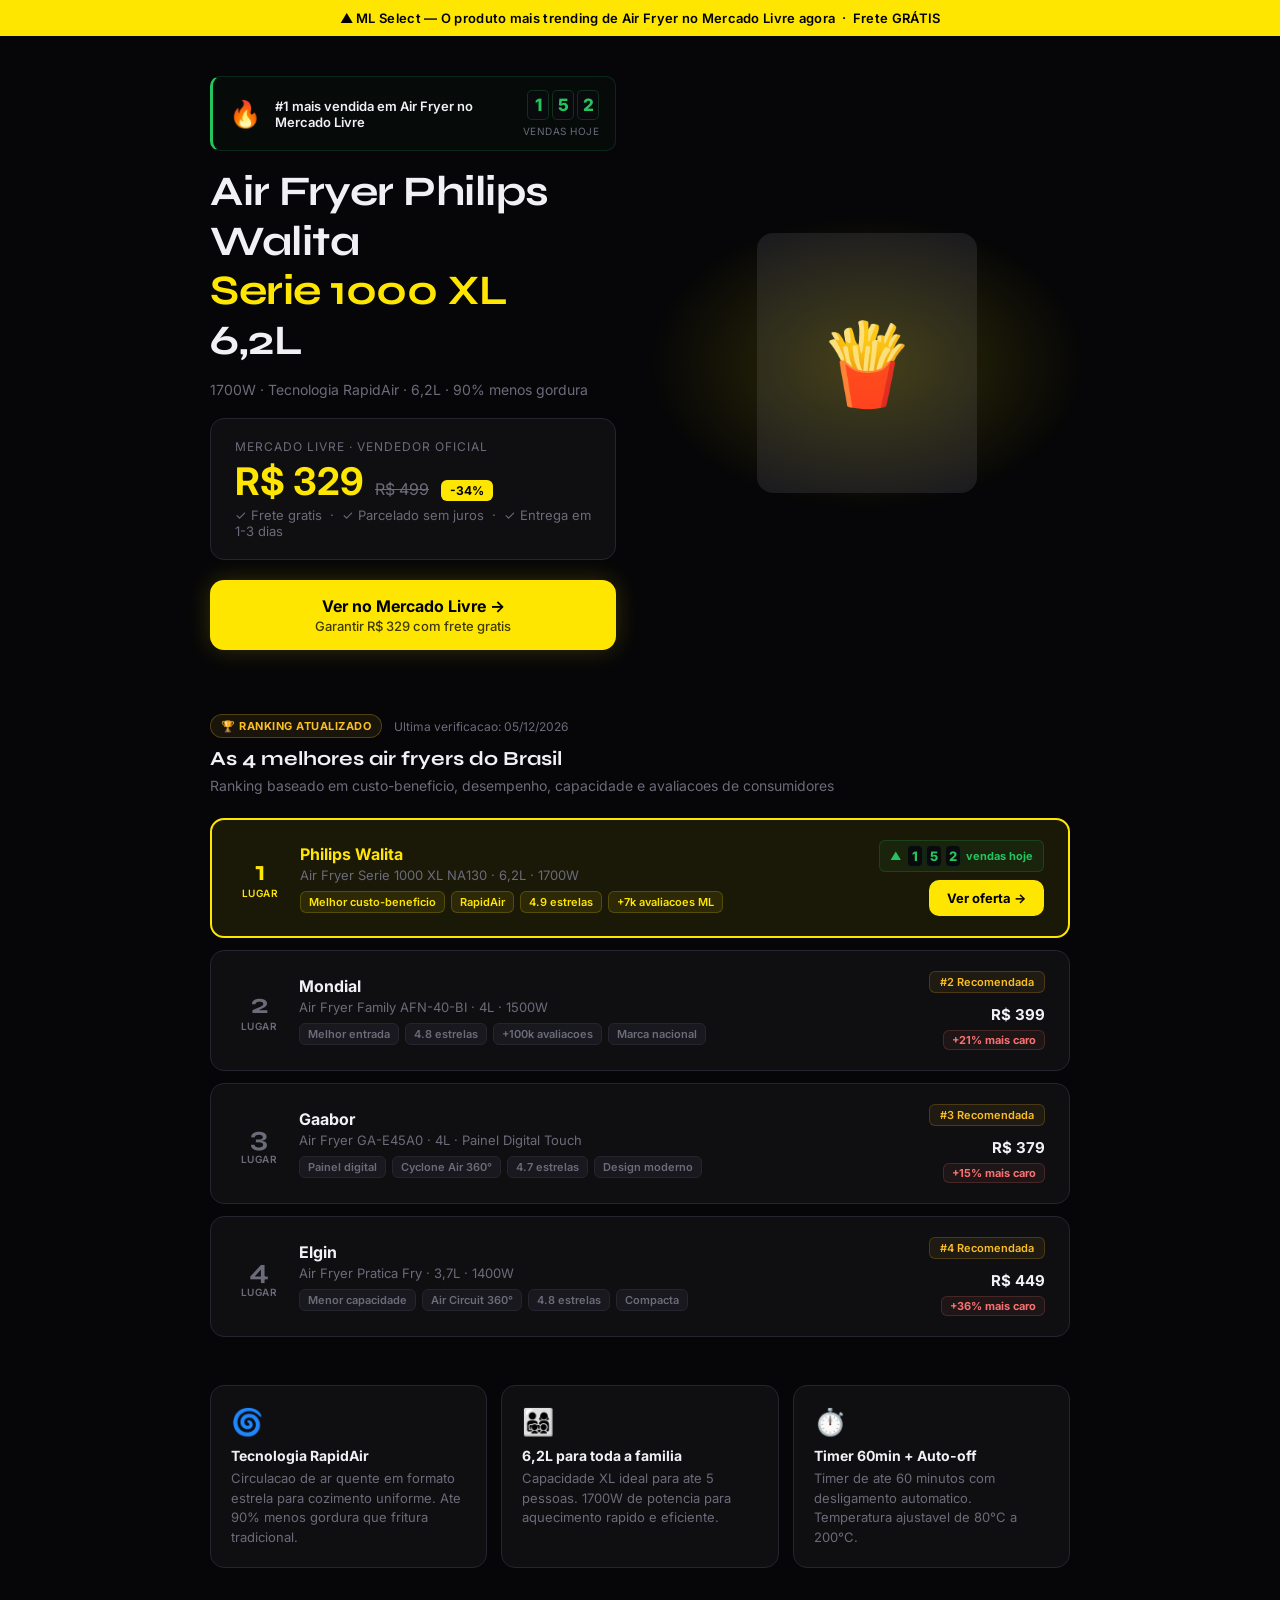
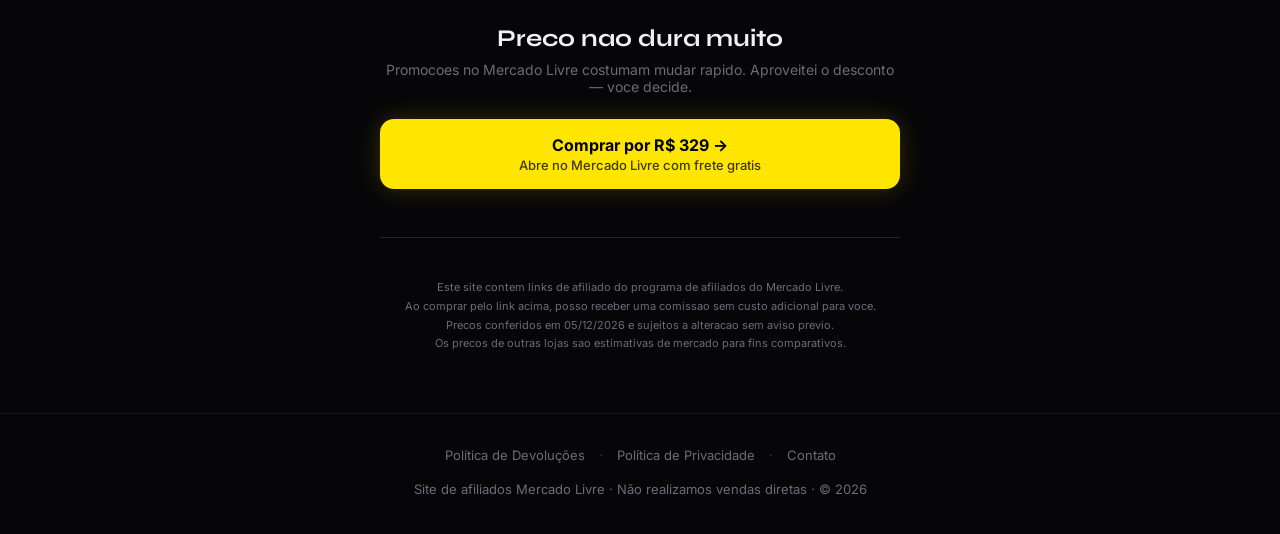
==== commit bf6191c7: "fix: remove Vencedora badge and trending label text Clean up #1 ranking card (no Vencedora badge) an" ====
--- a/air-fryer/index.html
+++ b/air-fryer/index.html
@@ -881,7 +881,6 @@
     <div class="trending-block">
         <span class="trend-fire">🔥</span>
         <div class="trend-main">
-            <div class="trend-label">Trending agora · <span id="hero-date">28 Mar 2026</span></div>
             <span class="trend-text">#1 mais vendida em Air Fryer no Mercado Livre</span>
         </div>
         <div class="trend-counter">
@@ -958,7 +957,6 @@
                 </div>
             </div>
             <div class="rank-cta-col">
-                <span class="rank-winner-badge">Vencedora</span>
                 <span class="trending-rank">▲ <span class="flip-counter" id="sales-count-rank"></span> vendas hoje</span>
                 <a class="btn-rank" href="https://meli.la/2XpR4wi" target="_blank" rel="noopener sponsored" onclick="gtag_report_conversion()">Ver oferta →</a>
             </div>
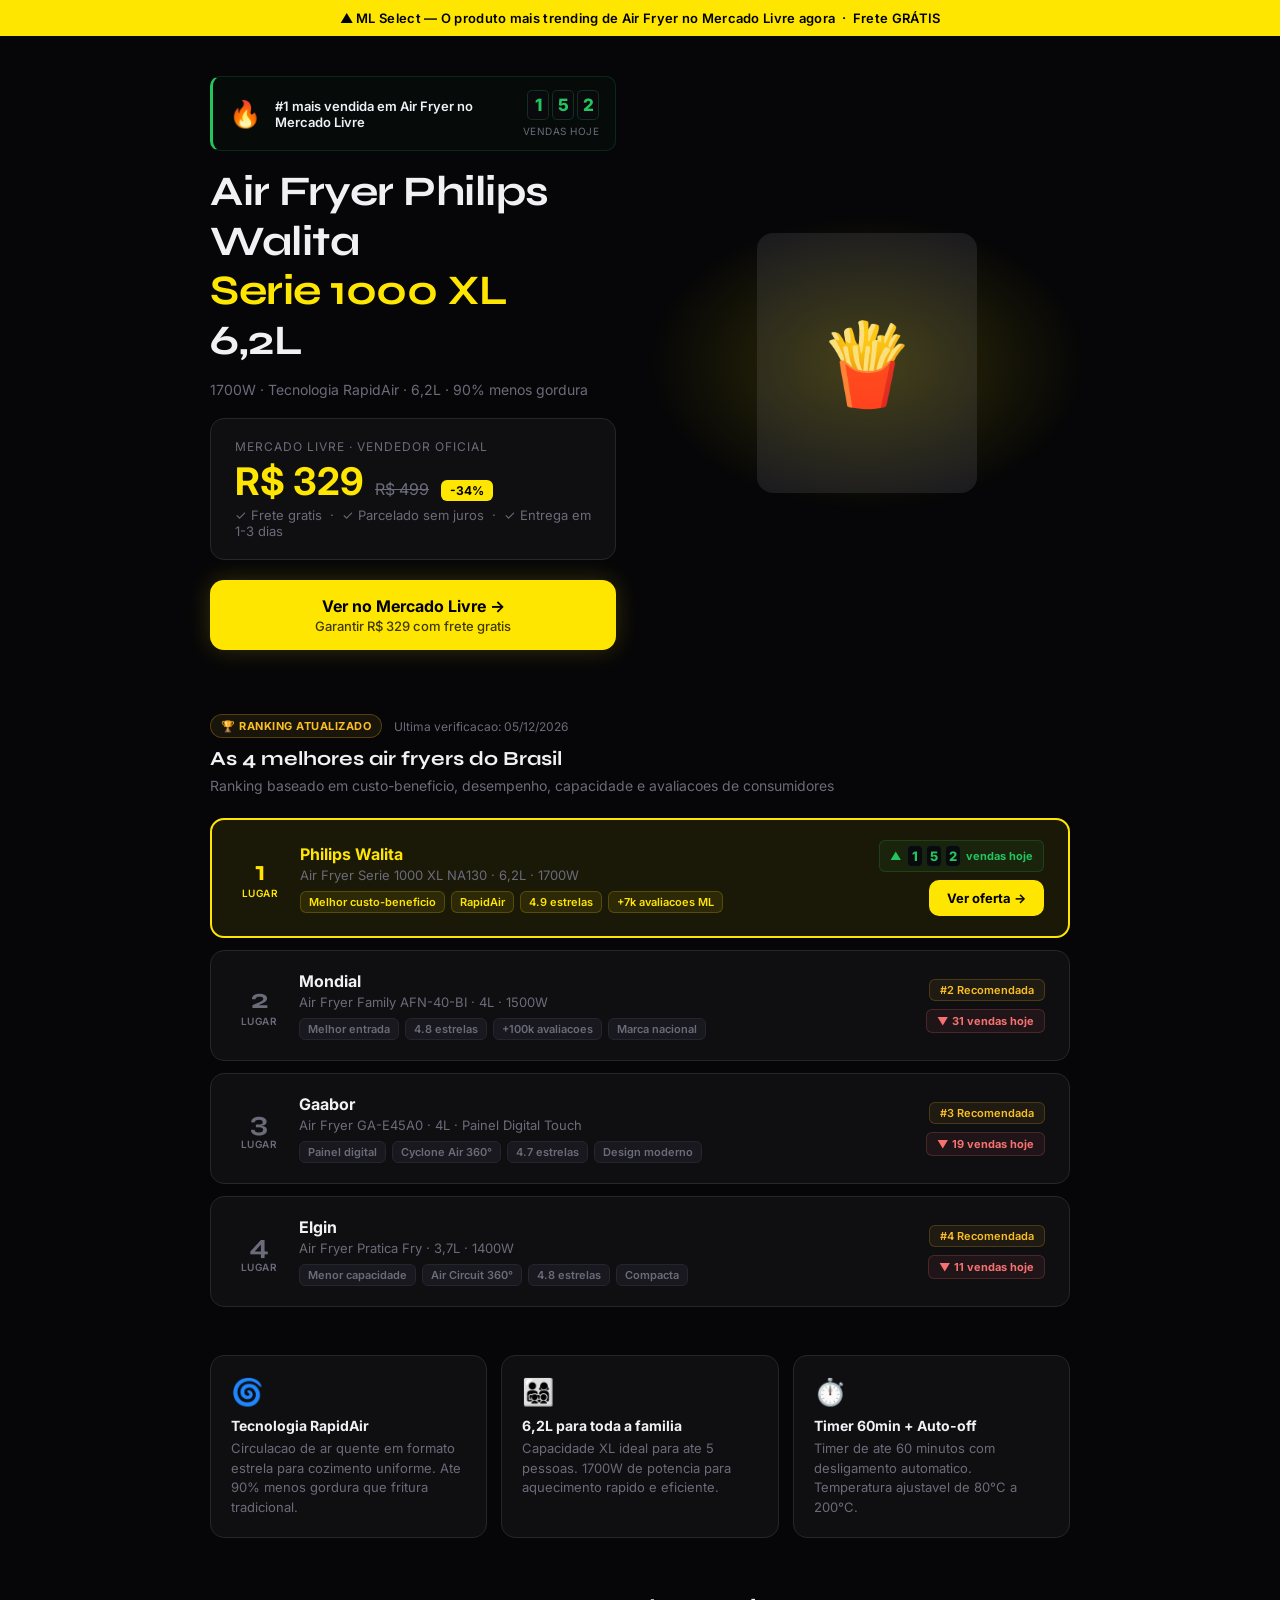
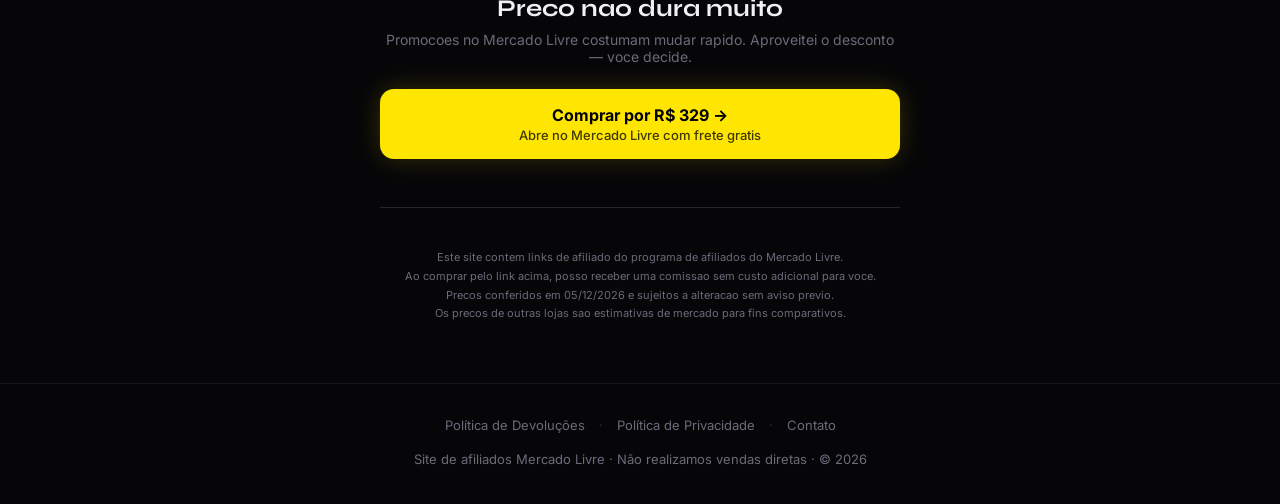
==== commit 43688952: "feat: replace competitor prices with red down-arrow sales badge Cards #2-4 now show a red '▼ X venda" ====
--- a/air-fryer/index.html
+++ b/air-fryer/index.html
@@ -829,6 +829,19 @@
             border-color: #22c55e25;
         }
 
+        .trending-rank-down {
+            display: inline-flex;
+            align-items: center;
+            gap: 5px;
+            background: #f8717112;
+            border: 1px solid #f8717130;
+            color: var(--red);
+            font-size: 11px;
+            font-weight: 700;
+            padding: 4px 10px;
+            border-radius: 6px;
+        }
+
         /* Rank competitor price */
         .rank-price-info {
             text-align: right;
@@ -980,10 +993,7 @@
             </div>
             <div class="rank-cta-col">
                 <span class="rank-position-badge">#2 Recomendada</span>
-                <div class="rank-price-info">
-                    <span class="rank-comp-price">R$ 399</span>
-                    <span class="rank-expensive">+21% mais caro</span>
-                </div>
+                <span class="trending-rank-down">▼ 31 vendas hoje</span>
             </div>
         </div>
 
@@ -1005,10 +1015,7 @@
             </div>
             <div class="rank-cta-col">
                 <span class="rank-position-badge">#3 Recomendada</span>
-                <div class="rank-price-info">
-                    <span class="rank-comp-price">R$ 379</span>
-                    <span class="rank-expensive">+15% mais caro</span>
-                </div>
+                <span class="trending-rank-down">▼ 19 vendas hoje</span>
             </div>
         </div>
 
@@ -1030,10 +1037,7 @@
             </div>
             <div class="rank-cta-col">
                 <span class="rank-position-badge">#4 Recomendada</span>
-                <div class="rank-price-info">
-                    <span class="rank-comp-price">R$ 449</span>
-                    <span class="rank-expensive">+36% mais caro</span>
-                </div>
+                <span class="trending-rank-down">▼ 11 vendas hoje</span>
             </div>
         </div>
 
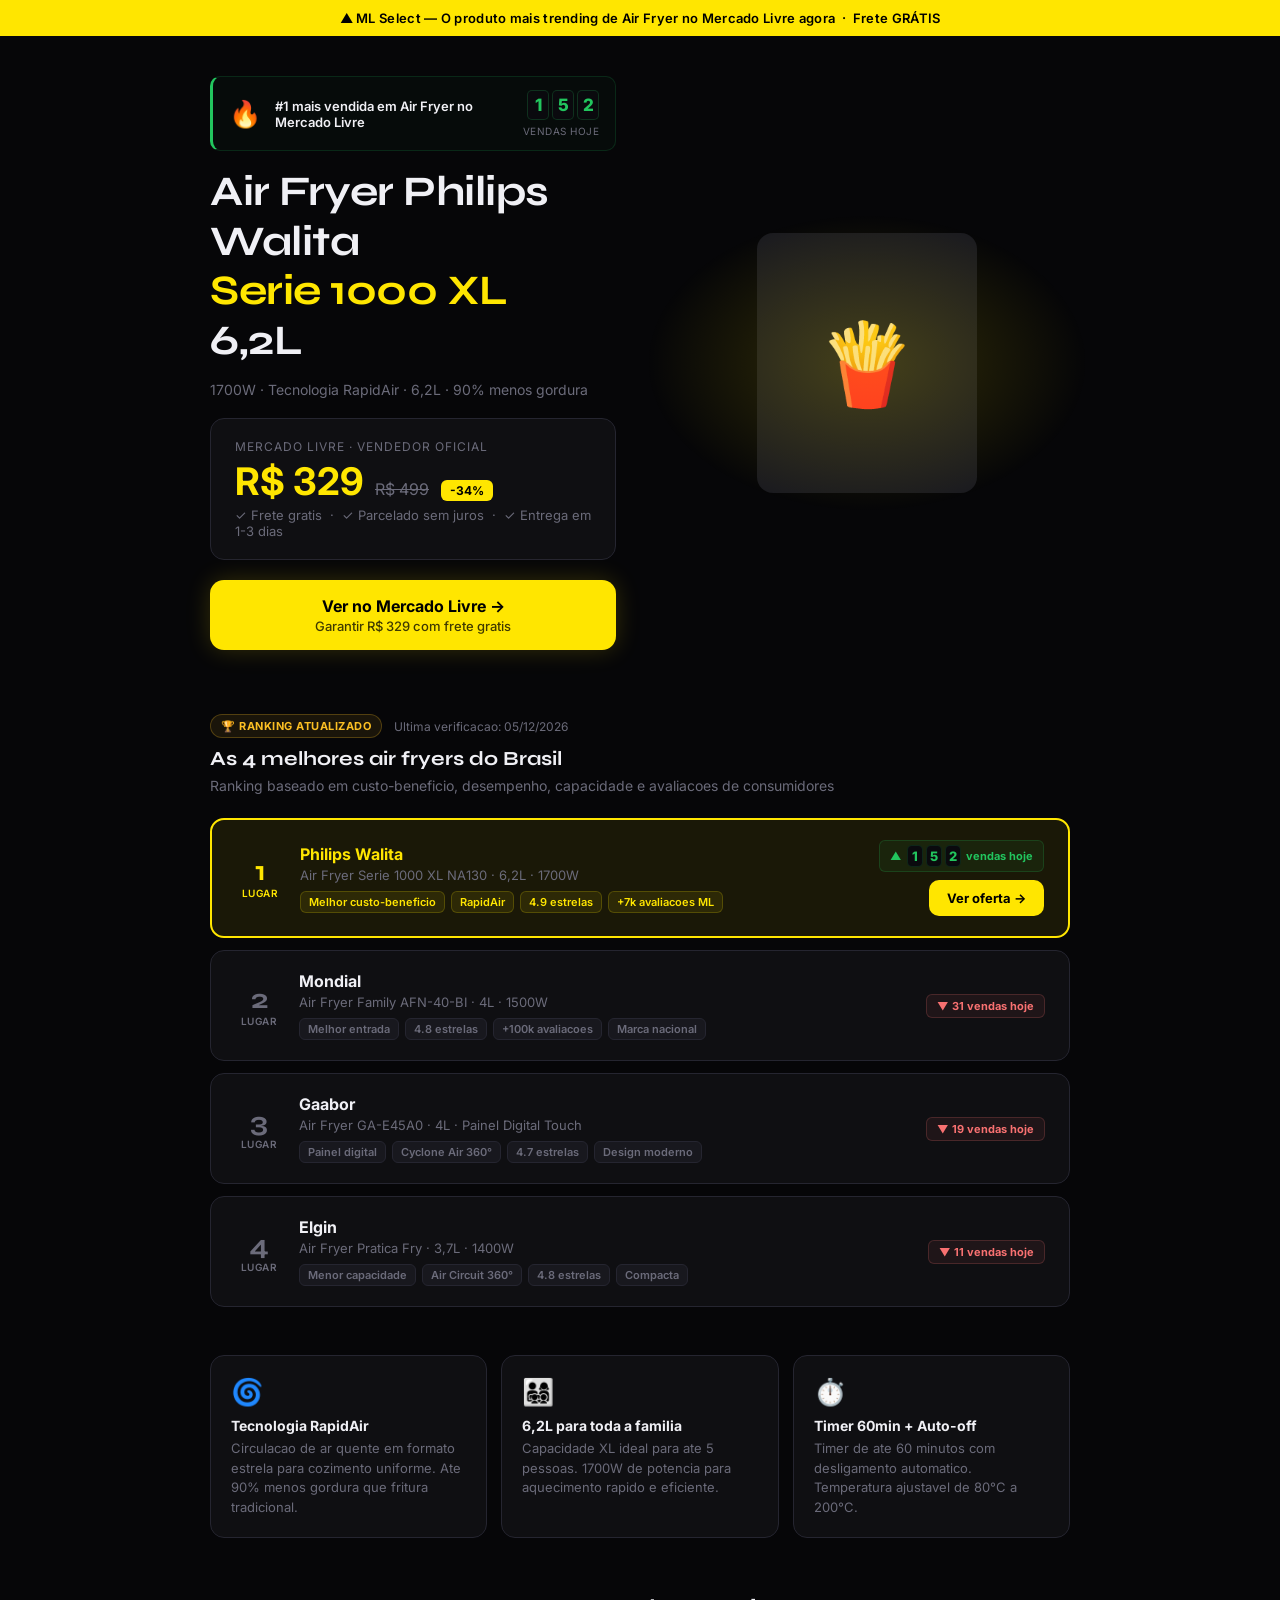
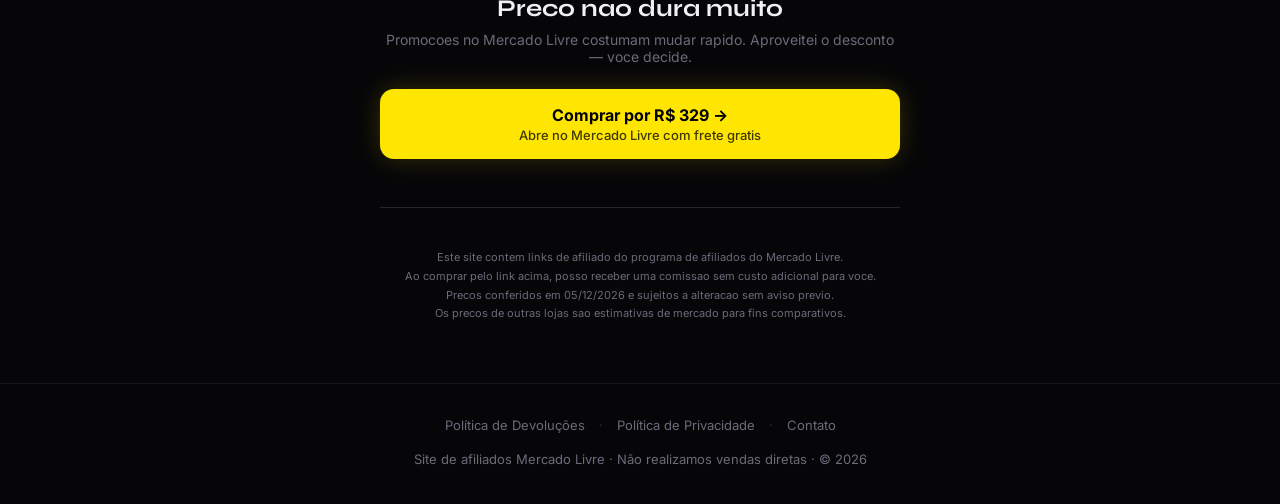
==== commit 3ee329fb: "fix: remove Recomendada badges from ranking cards #2-4 https://claude.ai/code/session_01YXV3kMpEE1HL" ====
--- a/air-fryer/index.html
+++ b/air-fryer/index.html
@@ -992,7 +992,6 @@
                 </div>
             </div>
             <div class="rank-cta-col">
-                <span class="rank-position-badge">#2 Recomendada</span>
                 <span class="trending-rank-down">▼ 31 vendas hoje</span>
             </div>
         </div>
@@ -1014,7 +1013,6 @@
                 </div>
             </div>
             <div class="rank-cta-col">
-                <span class="rank-position-badge">#3 Recomendada</span>
                 <span class="trending-rank-down">▼ 19 vendas hoje</span>
             </div>
         </div>
@@ -1036,7 +1034,6 @@
                 </div>
             </div>
             <div class="rank-cta-col">
-                <span class="rank-position-badge">#4 Recomendada</span>
                 <span class="trending-rank-down">▼ 11 vendas hoje</span>
             </div>
         </div>
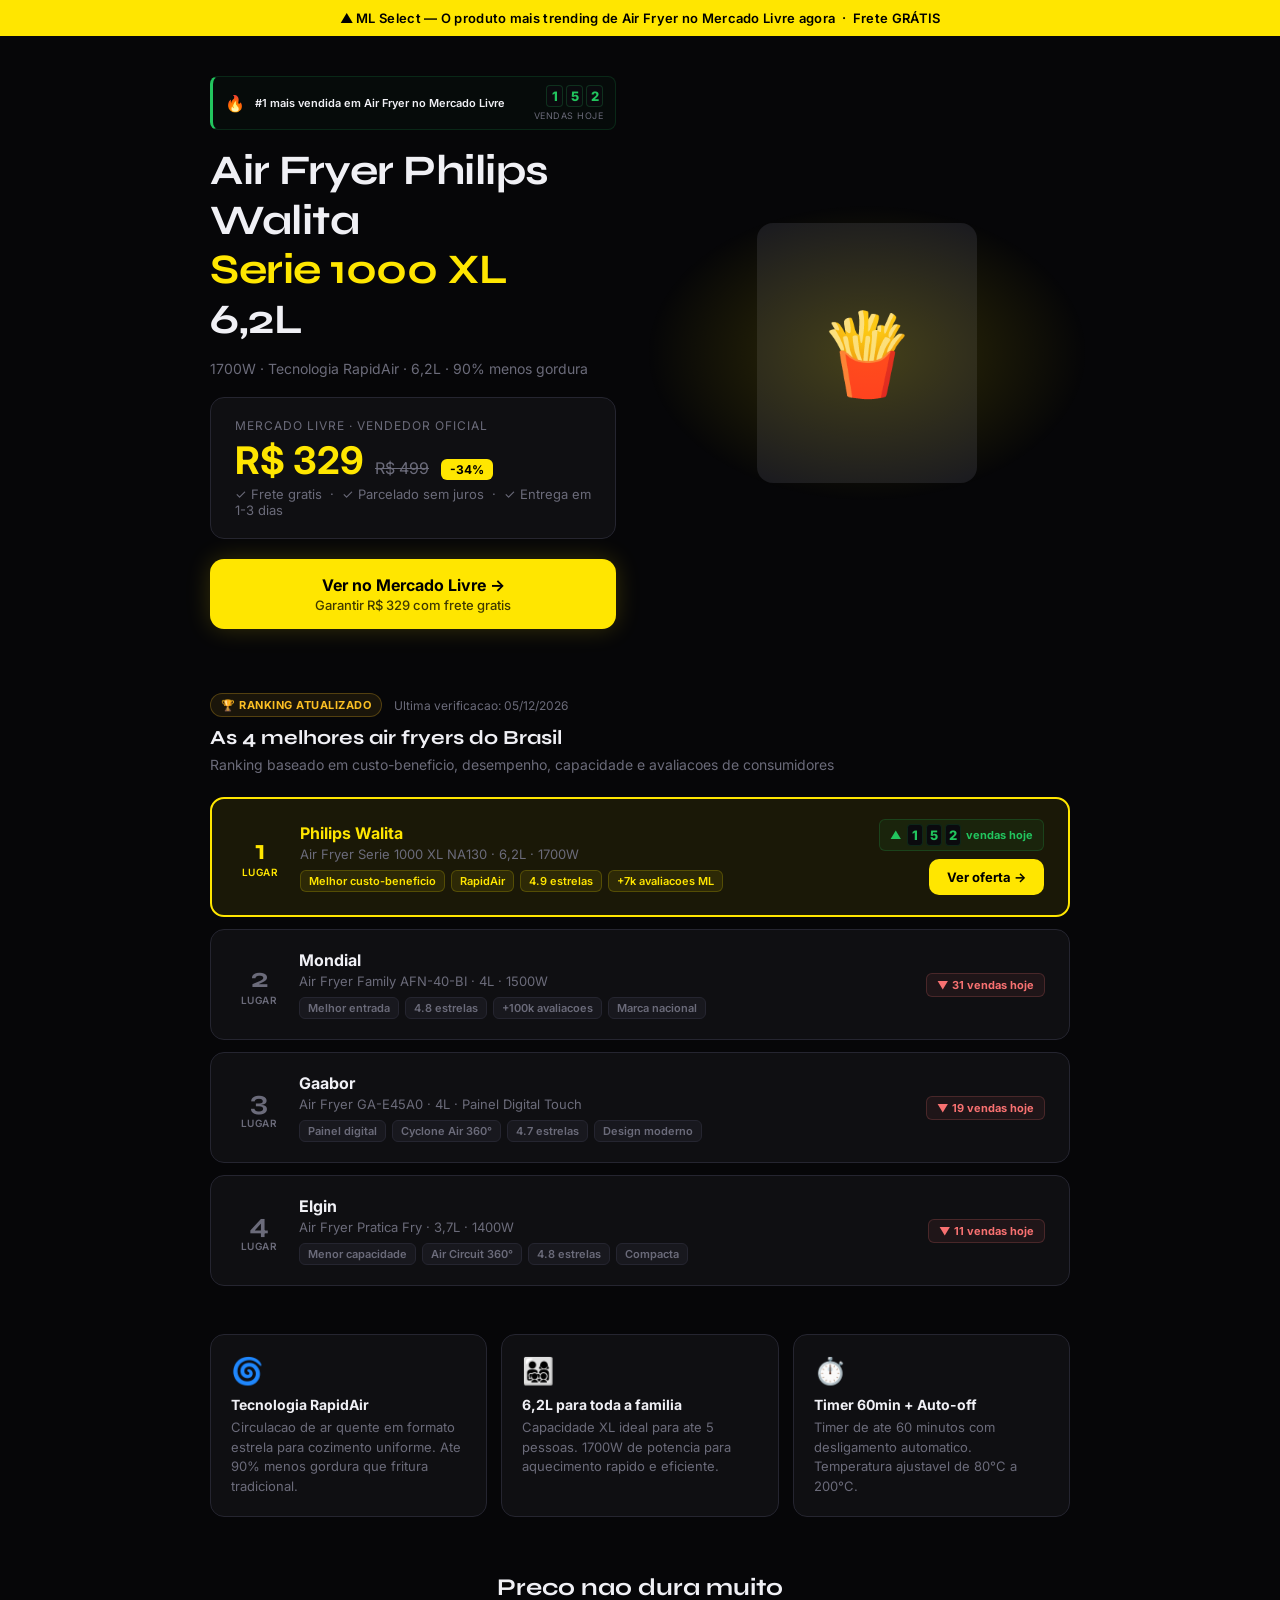
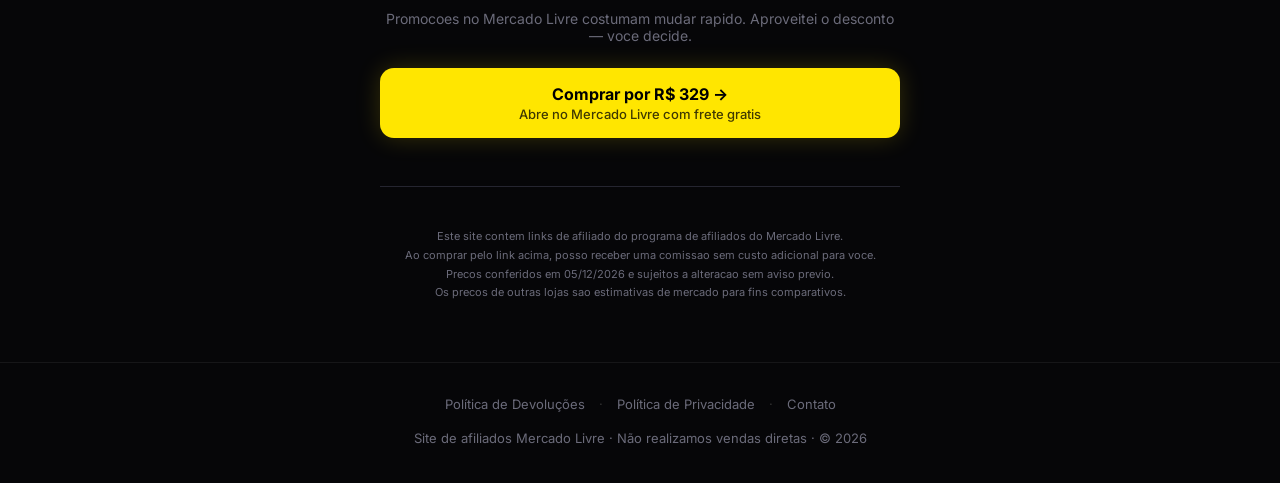
==== commit e9a7ec95: "style: shrink green trending block to compact pill size" ====
--- a/air-fryer/index.html
+++ b/air-fryer/index.html
@@ -141,17 +141,17 @@
         .trending-block {
             display: flex;
             align-items: center;
-            gap: 14px;
+            gap: 10px;
             background: #22c55e08;
             border: 1px solid #22c55e28;
             border-left: 3px solid #22c55e;
-            border-radius: 10px;
-            padding: 13px 16px;
+            border-radius: 8px;
+            padding: 8px 12px;
             margin-bottom: 0;
         }
 
         .trend-fire {
-            font-size: 26px;
+            font-size: 16px;
             flex-shrink: 0;
             animation: fireBlink 1s ease-in-out infinite;
         }
@@ -171,15 +171,15 @@
         }
 
         .flip-digit {
-            width: 22px; height: 30px;
+            width: 17px; height: 22px;
             background: #0a0a0e;
             border: 1px solid #22c55e35;
-            border-radius: 5px;
+            border-radius: 4px;
             display: flex;
             align-items: center;
             justify-content: center;
             font-family: 'Inter', monospace;
-            font-size: 17px;
+            font-size: 13px;
             font-weight: 800;
             color: #22c55e;
             perspective: 300px;
@@ -215,7 +215,7 @@
 
         .trend-text {
             display: block;
-            font-size: 13px;
+            font-size: 11px;
             font-weight: 600;
             color: var(--text);
         }
@@ -227,19 +227,19 @@
 
         .trend-unit {
             display: block;
-            font-size: 10px;
+            font-size: 9px;
             color: var(--muted);
             text-transform: uppercase;
             letter-spacing: .5px;
-            margin-top: 5px;
+            margin-top: 3px;
             text-align: right;
         }
 
         @media (max-width: 480px) {
-            .trend-fire { font-size: 20px; }
-            .flip-digit { width: 19px; height: 26px; font-size: 15px; }
-            .trend-text { font-size: 12px; }
-            .trending-block { padding: 11px 13px; gap: 10px; }
+            .trend-fire { font-size: 14px; }
+            .flip-digit { width: 15px; height: 20px; font-size: 12px; }
+            .trend-text { font-size: 10px; }
+            .trending-block { padding: 7px 10px; gap: 8px; }
         }
 
         .hero h1 {
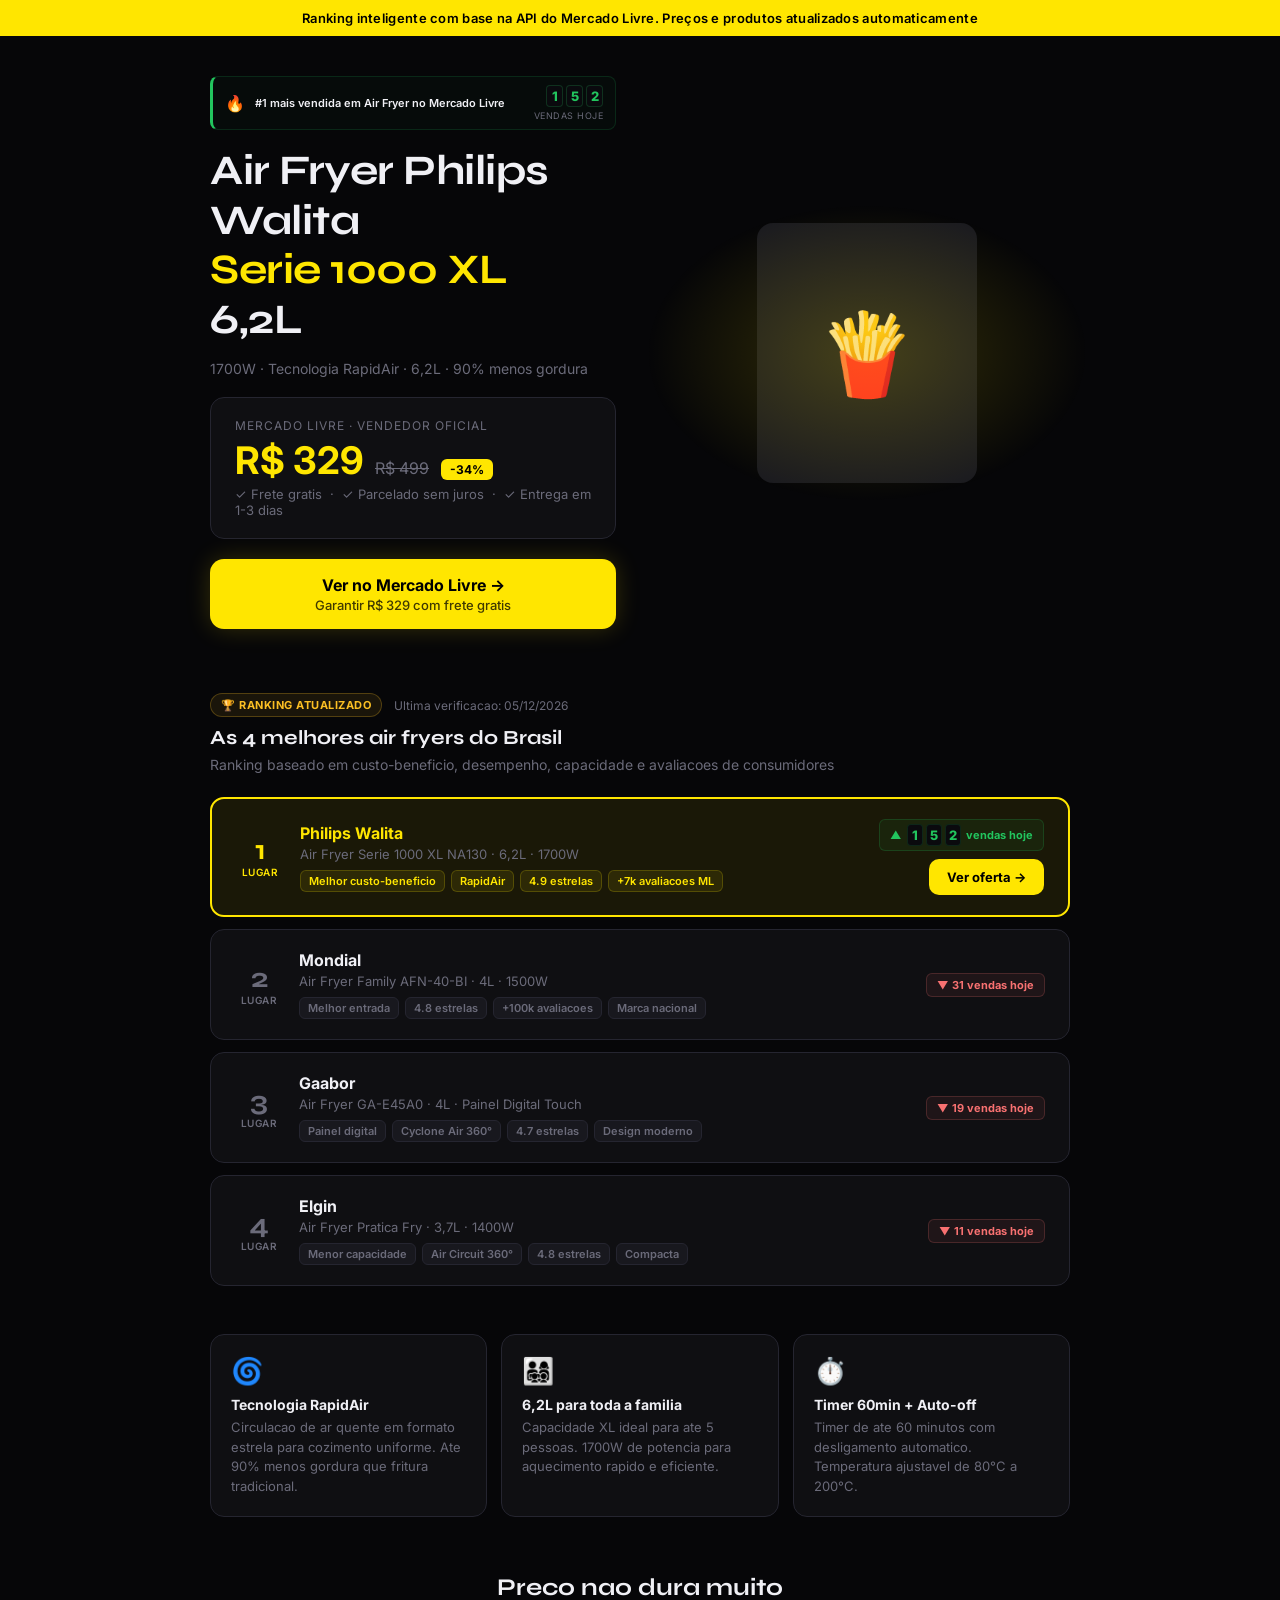
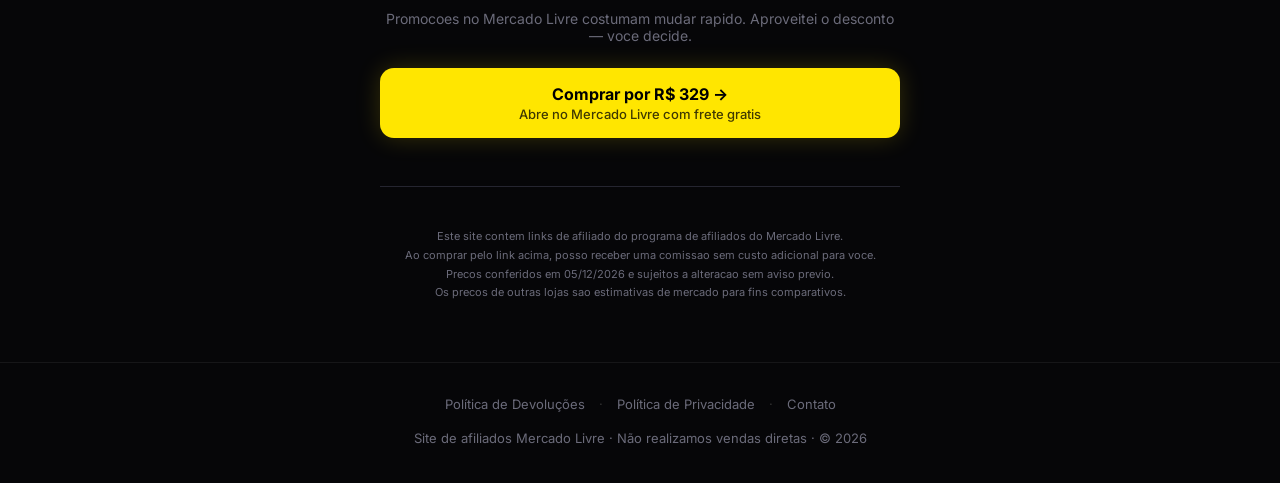
==== commit 2d6548ea: "style: compact trending block + update topbar copy" ====
--- a/air-fryer/index.html
+++ b/air-fryer/index.html
@@ -886,7 +886,7 @@
 
 <!-- TOP BAR -->
 <div class="topbar">
-    ▲ ML Select — O produto mais trending de Air Fryer no Mercado Livre agora &nbsp;·&nbsp; Frete GRÁTIS
+    Ranking inteligente com base na API do Mercado Livre. Preços e produtos atualizados automaticamente
 </div>
 
 <!-- HERO -->
